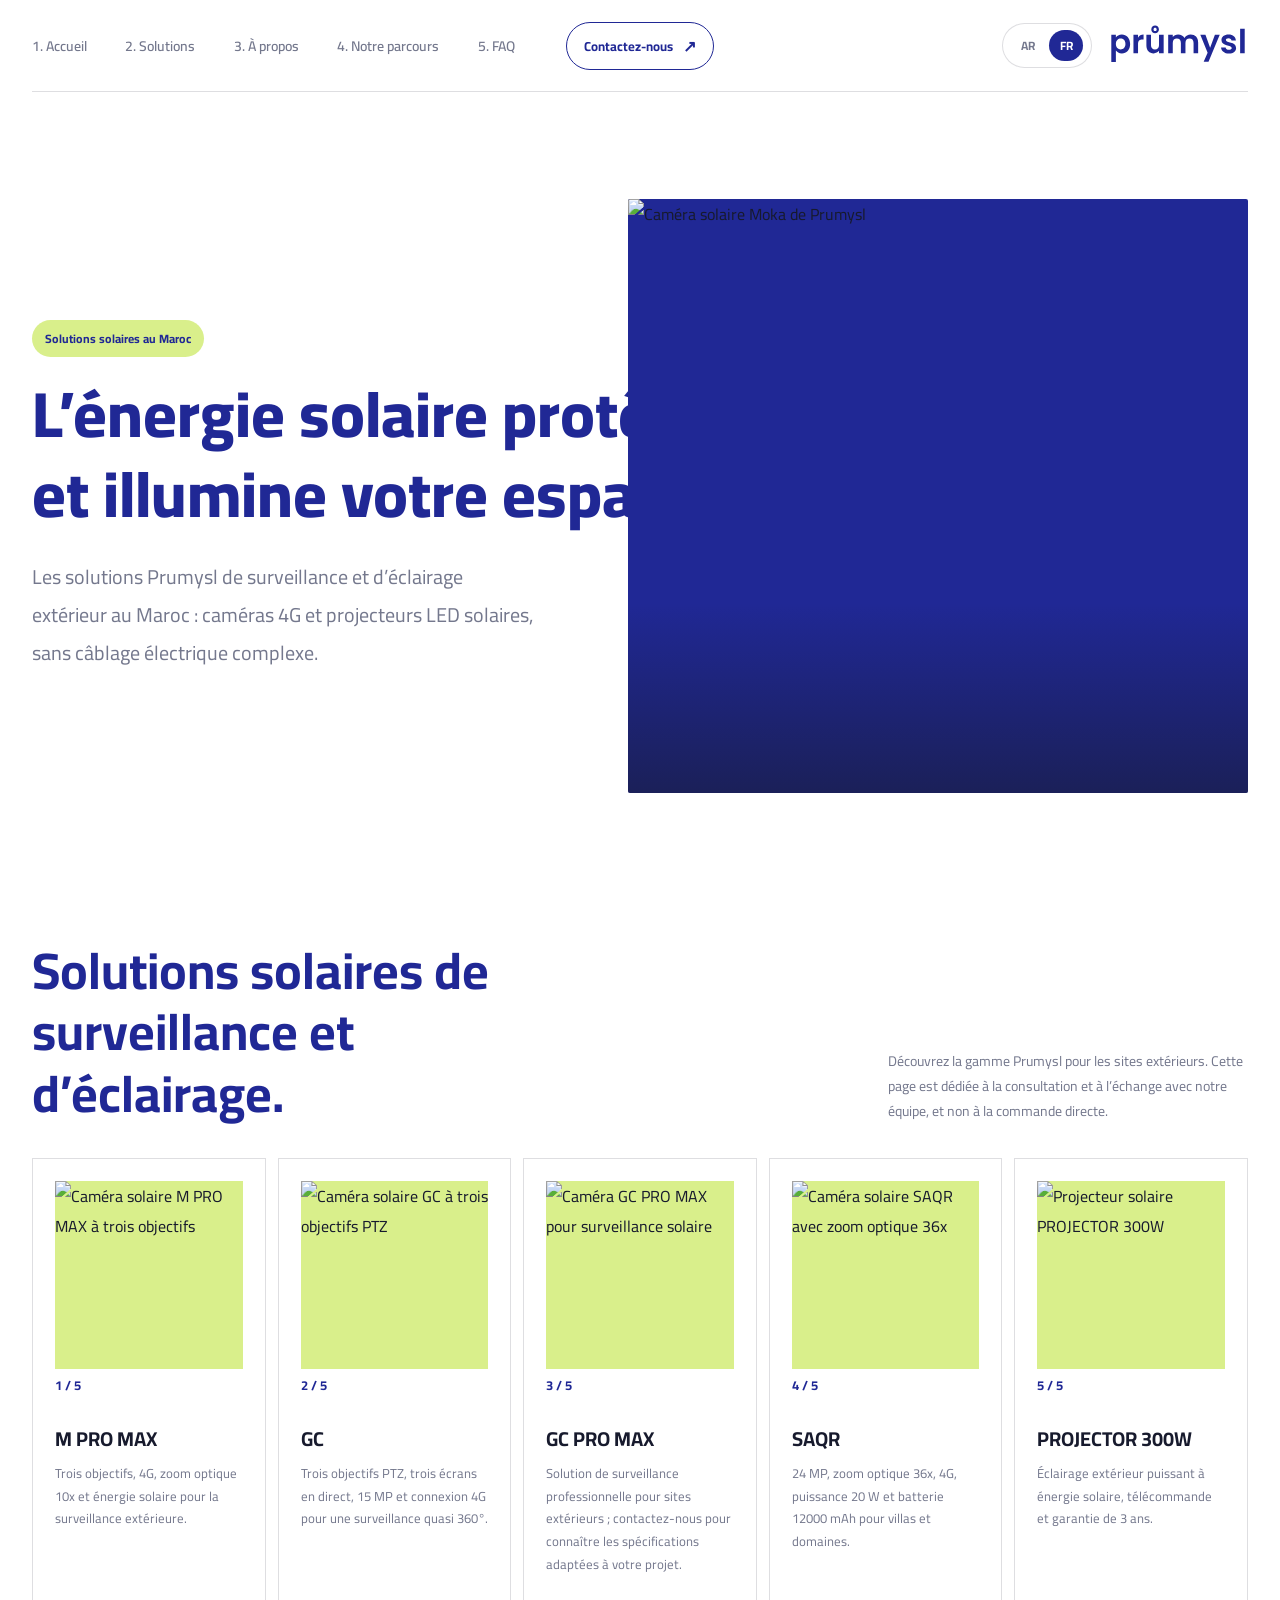
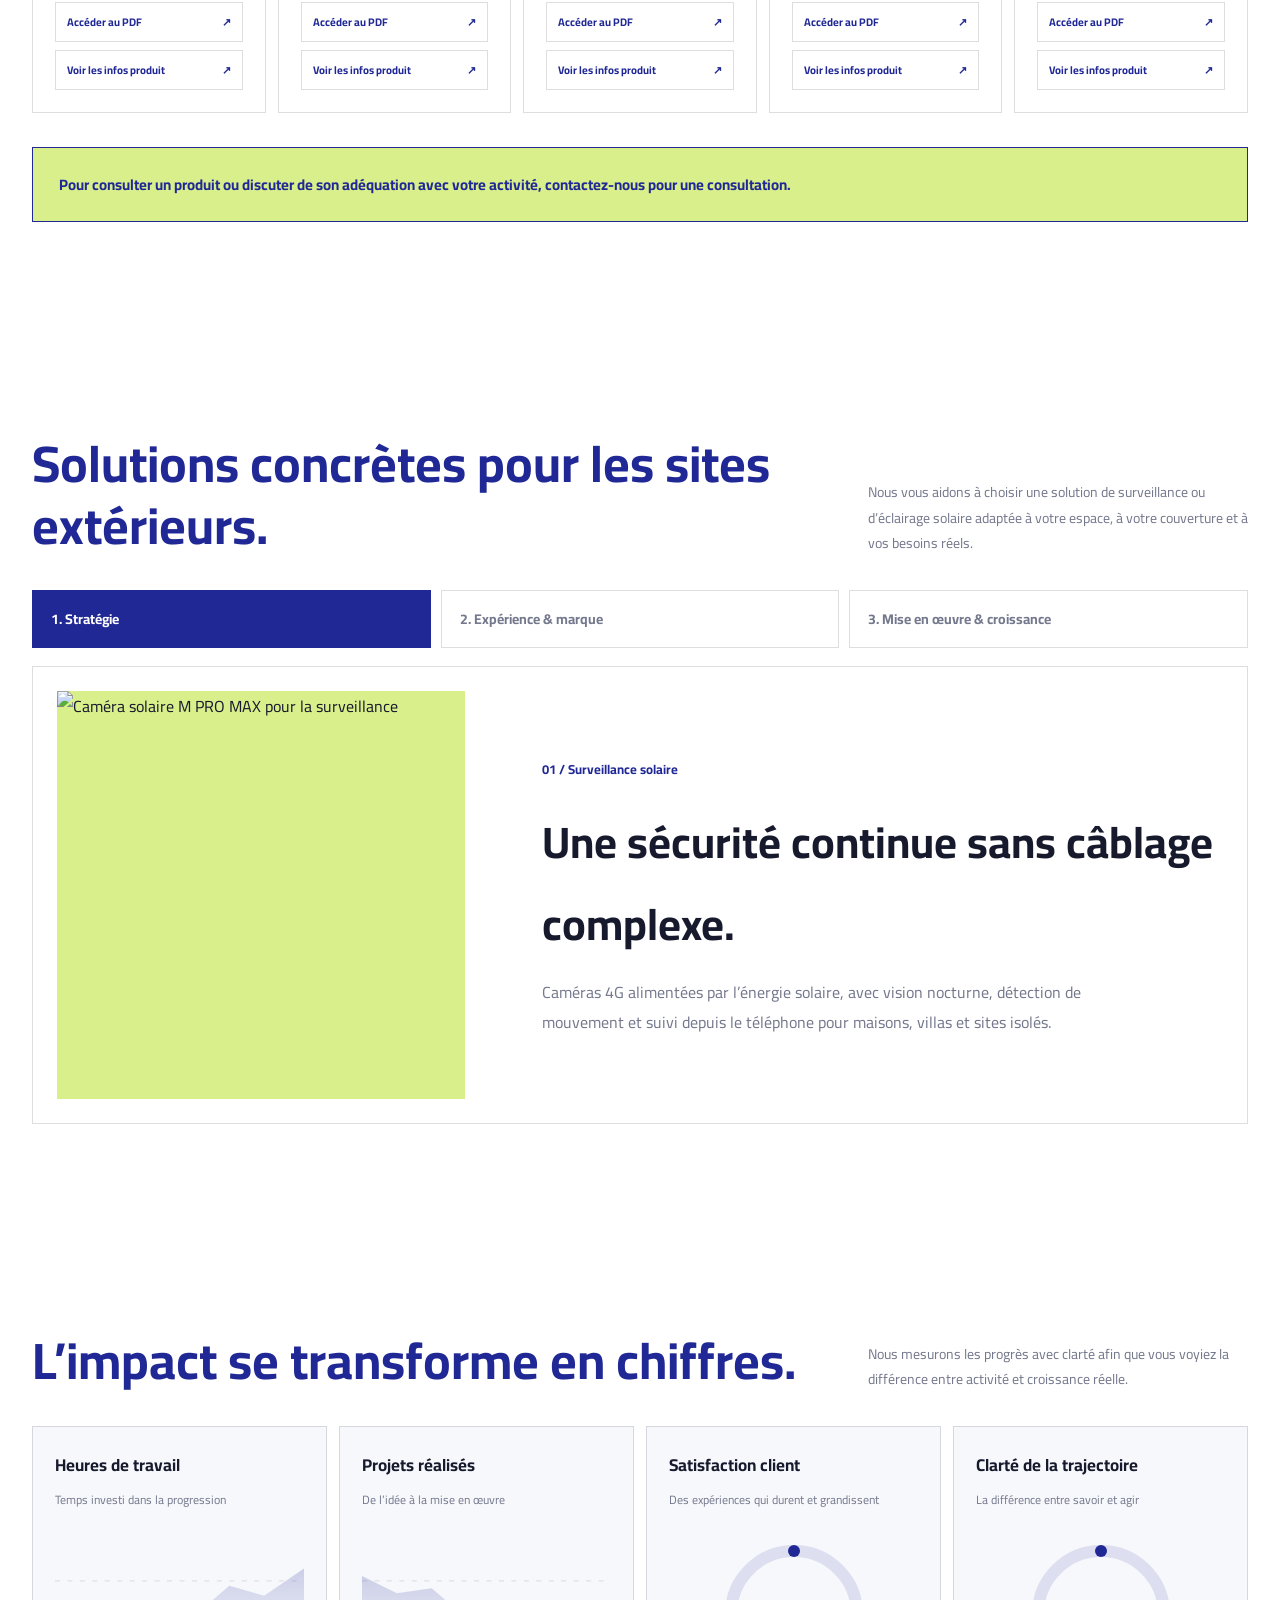
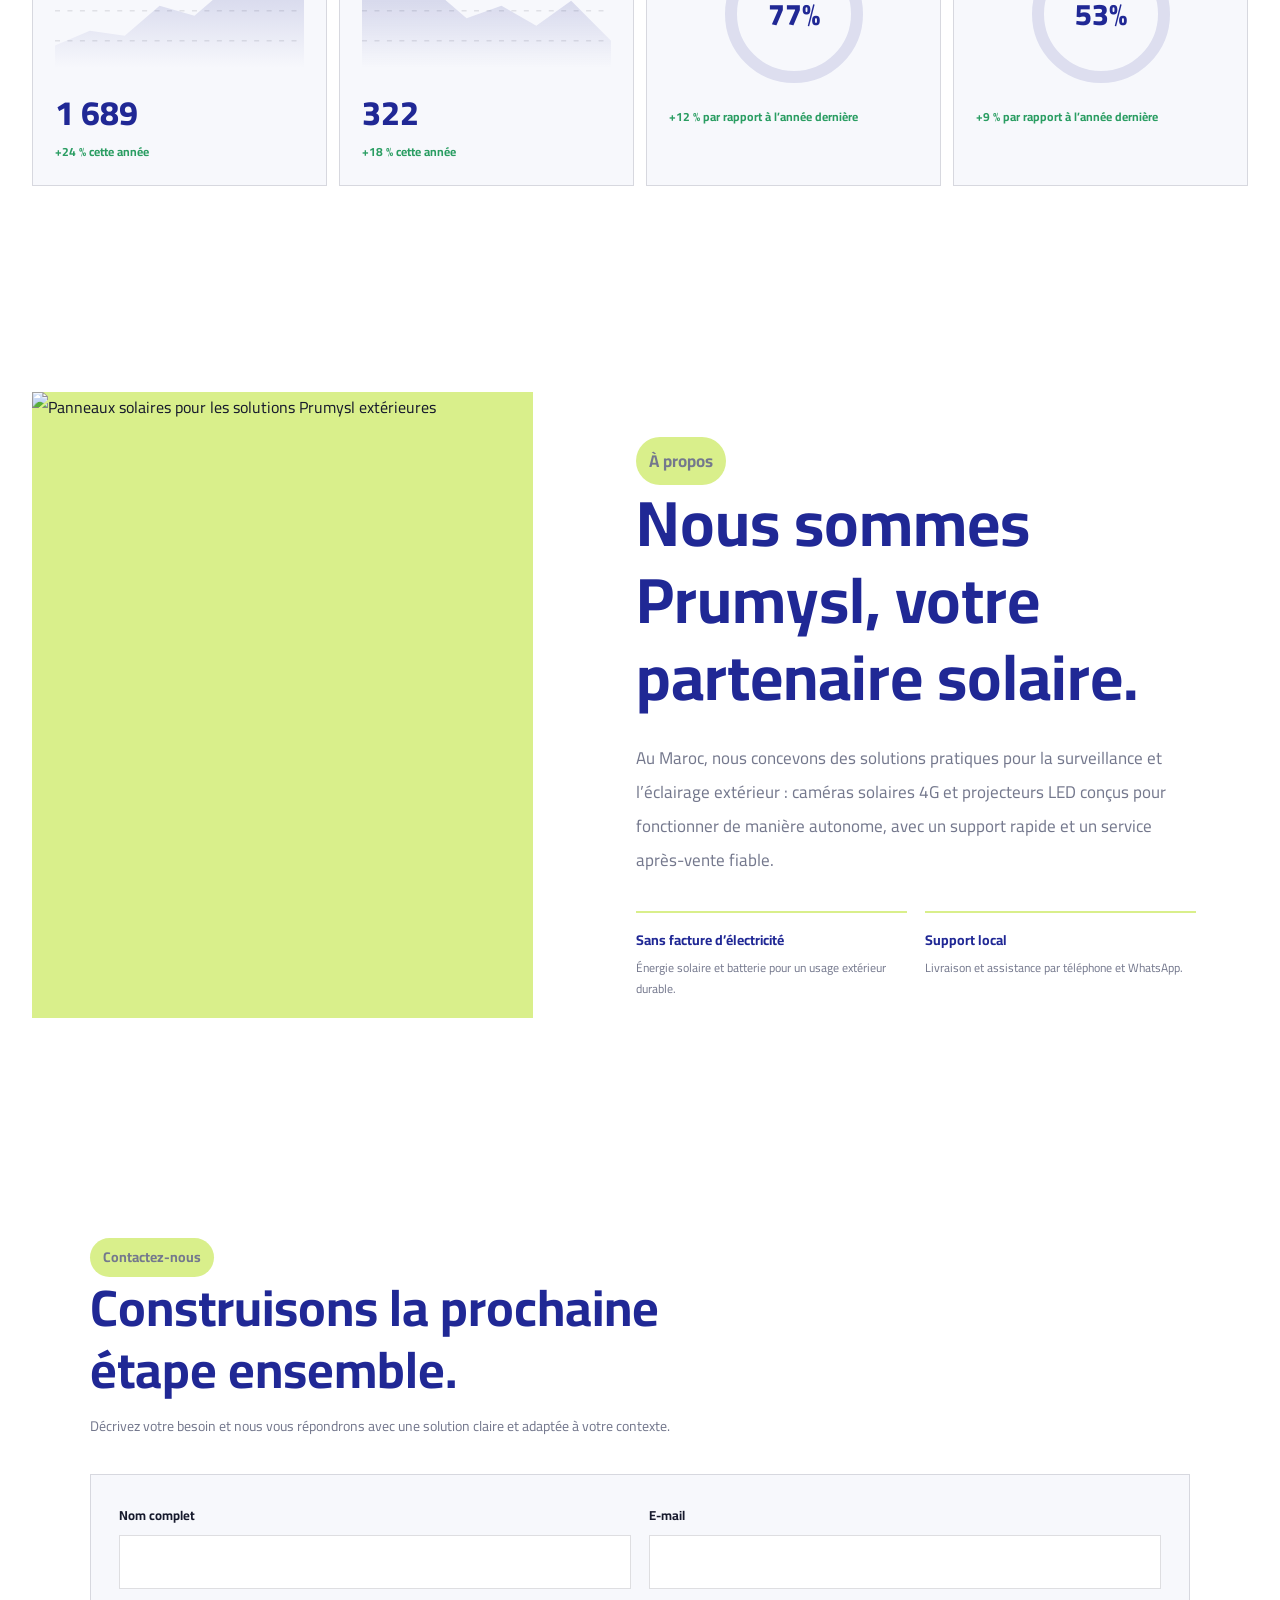
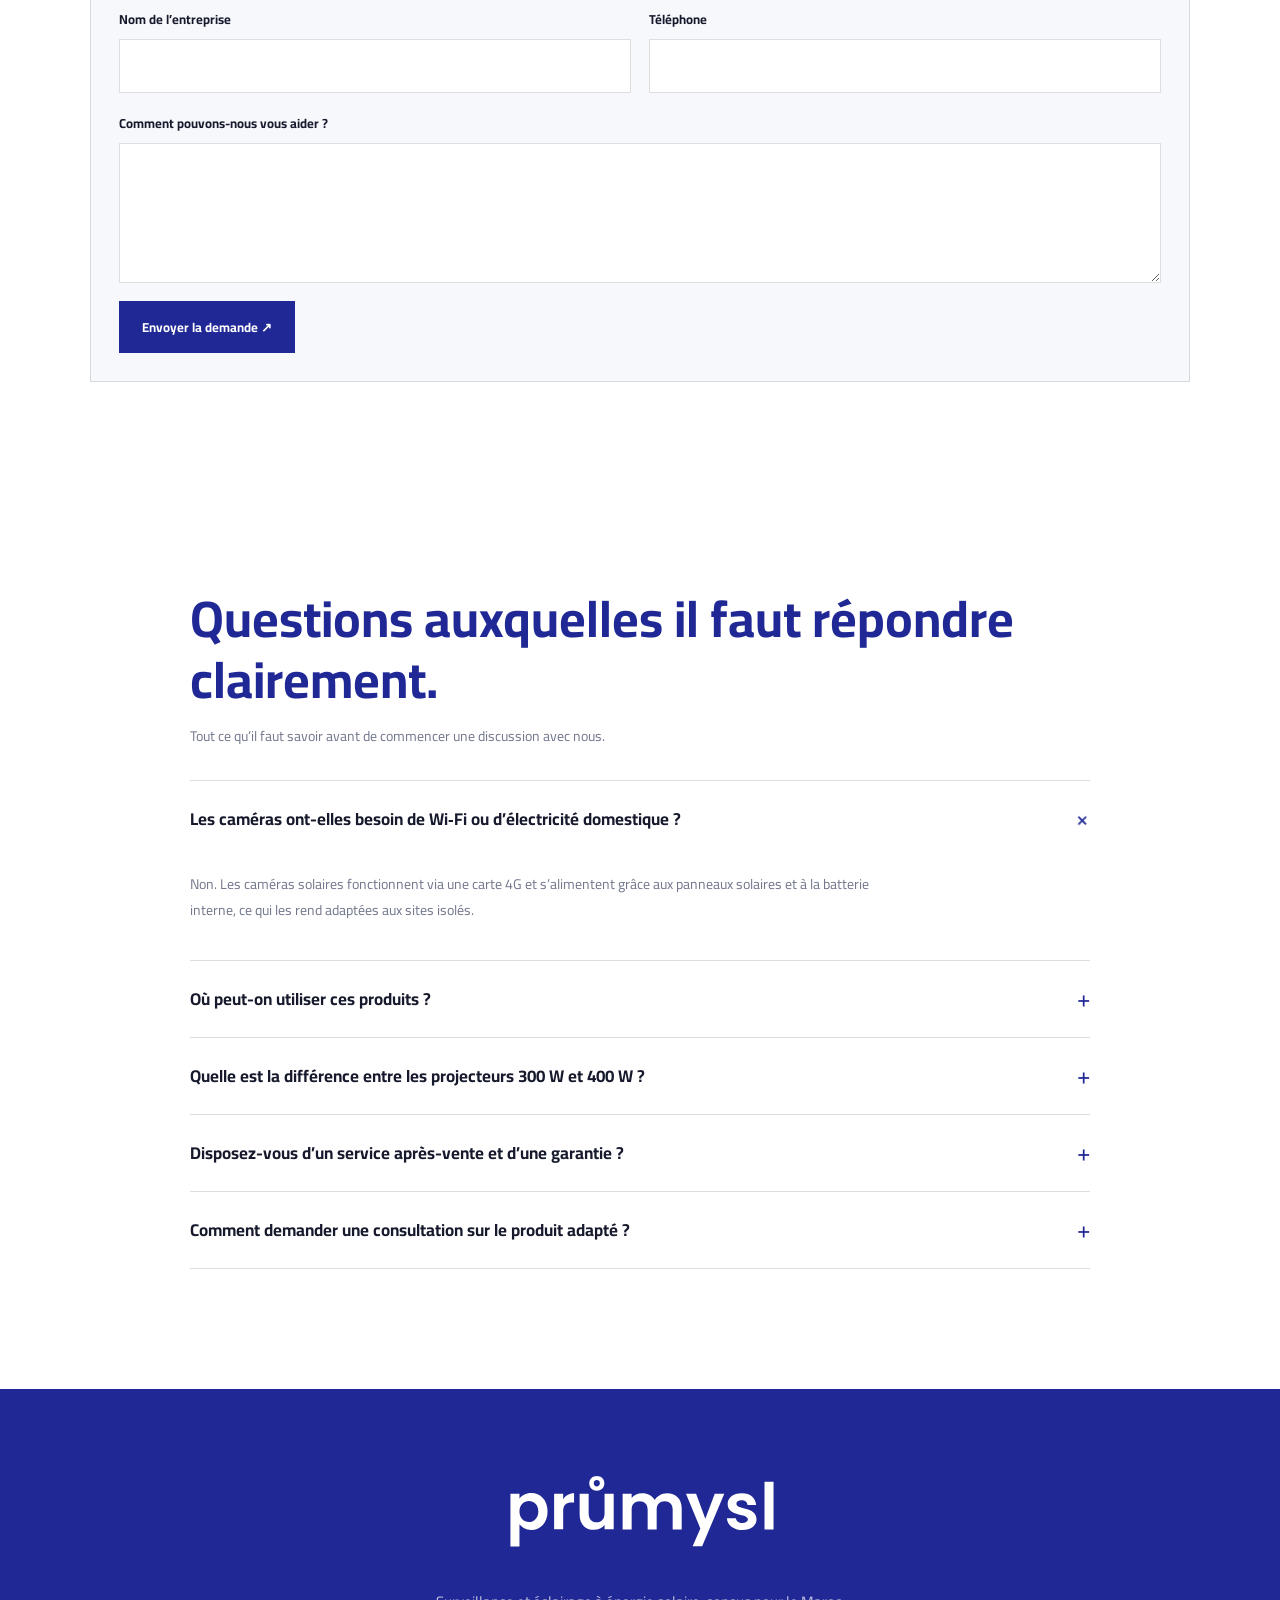
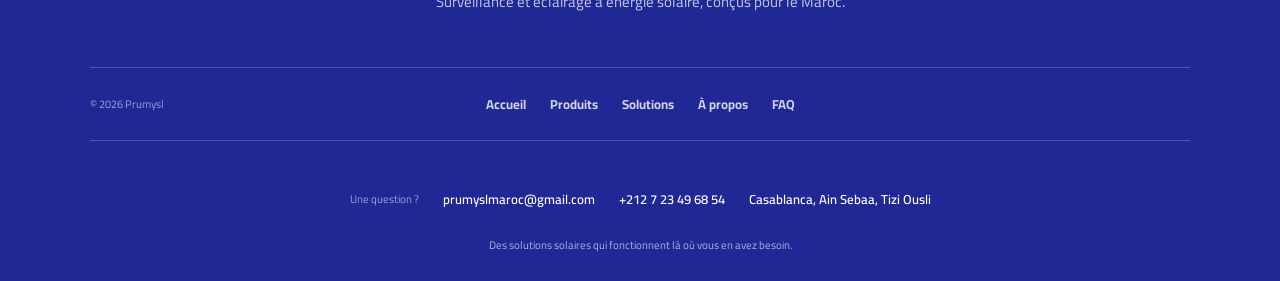
==== index-fr.html @ 69731e8e "Rework workspace structure and add French landing page" ====
<!doctype html>
<html lang="fr" dir="ltr">
<head>
  <meta charset="UTF-8">
  <meta name="viewport" content="width=device-width, initial-scale=1.0">
  <title>Prumysl | Solutions de surveillance et d'éclairage solaire</title>
  <link rel="preconnect" href="https://fonts.googleapis.com">
  <link rel="preconnect" href="https://fonts.gstatic.com" crossorigin>
  <link href="https://fonts.googleapis.com/css2?family=Cairo:wght@400;500;600;700;800&display=swap" rel="stylesheet">
  <style>
    :root {
      --ink: #171a2d;
      --muted: #74788d;
      --blue: #202895;
      --paper: #ffffff;
      --line: rgba(23, 26, 45, 0.14);
      --lime: #d9ef8b;
    }

    * { box-sizing: border-box; }

    html {
      scroll-behavior: smooth;
      overflow-x: hidden;
    }

    body {
      margin: 0;
      min-width: 320px;
      overflow-x: hidden;
      background: var(--paper);
      color: var(--ink);
      font-family: "Cairo", sans-serif;
      -webkit-font-smoothing: antialiased;
    }

    img,
    svg { max-width: 100%; }

    a { color: inherit; text-decoration: none; }

    .site-header {
      width: min(100% - 64px, 1380px);
      min-height: 92px;
      margin: 0 auto;
      display: grid;
      grid-template-columns: 1fr auto 1fr;
      align-items: center;
      gap: 28px;
      direction: ltr;
      border-bottom: 1px solid var(--line);
    }

    .header-actions {
      justify-self: end;
      display: inline-flex;
      align-items: center;
      gap: 14px;
      direction: ltr;
    }

    .lang-switch {
      display: inline-flex;
      align-items: center;
      gap: 4px;
      padding: 6px 8px;
      border: 1px solid var(--line);
      border-radius: 999px;
      background: #fff;
      font-size: 12px;
      font-weight: 700;
      color: var(--muted);
    }

    .lang-switch a {
      display: inline-flex;
      align-items: center;
      justify-content: center;
      min-width: 34px;
      min-height: 28px;
      padding: 4px 7px;
      border-radius: 999px;
      color: var(--muted);
      transition: background 180ms ease, color 180ms ease;
    }

    .lang-switch a.is-active {
      background: var(--blue);
      color: #fff;
    }

    .brand {
      display: inline-flex;
      align-items: center;
    }

    .brand img {
      display: block;
      width: 142px;
      height: auto;
    }

    .main-nav {
      justify-self: start;
      display: flex;
      align-items: center;
      gap: clamp(20px, 3vw, 48px);
      direction: ltr;
      color: var(--muted);
      font-size: 14px;
      font-weight: 600;
    }

    .main-nav a {
      position: relative;
      padding: 8px 0;
      transition: color 180ms ease;
    }

    .main-nav a::after {
      content: "";
      position: absolute;
      right: 0;
      bottom: 0;
      width: 0;
      height: 2px;
      background: var(--blue);
      transition: width 180ms ease;
    }

    .main-nav a:hover,
    .main-nav a:focus-visible { color: var(--blue); }

    .main-nav a:hover::after,
    .main-nav a:focus-visible::after { width: 100%; }

    .header-cta {
      justify-self: center;
      display: inline-flex;
      align-items: center;
      gap: 10px;
      padding: 11px 17px;
      border: 1px solid var(--blue);
      border-radius: 999px;
      color: var(--blue);
      direction: ltr;
      font-size: 13px;
      font-weight: 700;
      transition: background 180ms ease, color 180ms ease, transform 180ms ease;
    }

    .header-cta span {
      font-size: 16px;
      line-height: 1;
    }

    .header-cta:hover,
    .header-cta:focus-visible {
      background: var(--blue);
      color: #fff;
      transform: translateY(-2px);
    }

    .hero {
      width: min(100% - 64px, 1380px);
      min-height: calc(100vh - 92px);
      margin: 0 auto;
      display: grid;
      grid-template-columns: minmax(0, 0.9fr) minmax(420px, 1.1fr);
      align-items: center;
      gap: clamp(40px, 7vw, 110px);
      padding: 64px 0;
      direction: ltr;
    }

    .hero-copy {
      direction: ltr;
    }

    .eyebrow {
      width: fit-content;
      margin: 0 0 22px;
      padding: 7px 13px;
      border-radius: 999px;
      background: var(--lime);
      color: var(--blue);
      font-size: 12px;
      font-weight: 700;
    }

    h1 {
      max-width: 650px;
      margin: 0;
      color: var(--blue);
      font-size: clamp(30px, 5vw, 68px);
      font-weight: 800;
      line-height: 1.12;
    }

    .title-line {
      display: block;
      white-space: nowrap;
      opacity: 0;
      transform: translateY(90px) rotateX(-75deg);
      transform-origin: 50% 50% -120px;
    }

    .title-line + .title-line {
      margin-top: 8px;
    }

    .hero-title.is-visible .title-line {
      animation: reveal-title-line 900ms cubic-bezier(0.22, 1, 0.36, 1) forwards;
    }

    .hero-title.is-visible .title-line:nth-child(2) {
      animation-delay: 180ms;
    }

    @keyframes reveal-title-line {
      to {
        opacity: 1;
        transform: translateY(0) rotateX(0);
      }
    }

    .hero-copy > p:last-child {
      max-width: 520px;
      margin: 28px 0 0;
      color: var(--muted);
      font-size: clamp(16px, 2vw, 20px);
      line-height: 1.9;
    }

    .hero-visual {
      position: relative;
      min-height: min(66vh, 640px);
      overflow: hidden;
      border-radius: 2px;
      background: var(--blue);
    }

    .hero-visual::after {
      content: "";
      position: absolute;
      inset: auto 0 0;
      height: 32%;
      background: linear-gradient(transparent, rgba(23, 26, 45, 0.58));
    }

    .hero-visual img {
      display: block;
      width: 100%;
      height: 100%;
      min-height: min(66vh, 640px);
      object-fit: cover;
      object-position: center;
    }

    .products {
      width: min(100% - 64px, 1380px);
      margin: 0 auto;
      padding: 40px 0 110px;
      direction: ltr;
    }

    .section-heading {
      display: flex;
      align-items: end;
      justify-content: space-between;
      gap: 32px;
      margin-bottom: 34px;
    }

    .section-heading h2 {
      max-width: 560px;
      margin: 0;
      color: var(--blue);
      font-size: clamp(30px, 4vw, 54px);
      line-height: 1.2;
    }

    .section-heading p {
      max-width: 360px;
      margin: 0;
      color: var(--muted);
      font-size: 14px;
      line-height: 1.8;
    }

    .product-grid {
      display: grid;
      grid-template-columns: repeat(5, minmax(0, 1fr));
      gap: 12px;
    }

    .product-card {
      min-height: 292px;
      display: flex;
      flex-direction: column;
      justify-content: space-between;
      padding: 22px;
      border: 1px solid var(--line);
      background: #fff;
      transition: border-color 180ms ease, transform 180ms ease;
    }

    .product-card:hover {
      border-color: var(--blue);
      transform: translateY(-4px);
    }

    .product-image {
      width: 100%;
      aspect-ratio: 1 / 1;
      overflow: hidden;
      background: var(--lime);
    }

    .product-image img {
      display: block;
      width: 100%;
      height: 100%;
      object-fit: cover;
    }

    .product-number {
      color: var(--blue);
      font-size: 13px;
      font-weight: 700;
    }

    .product-card h3 {
      margin: 26px 0 10px;
      color: var(--ink);
      font-size: 20px;
      line-height: 1.35;
    }

    .product-card p {
      margin: 0;
      color: var(--muted);
      font-size: 13px;
      line-height: 1.75;
    }

    .product-actions {
      display: grid;
      gap: 8px;
      margin-top: 26px;
    }

    .product-actions a {
      display: flex;
      align-items: center;
      justify-content: space-between;
      gap: 8px;
      padding: 9px 11px;
      border: 1px solid var(--line);
      color: var(--blue);
      font-size: 11px;
      font-weight: 700;
      direction: ltr;
      transition: background 180ms ease, color 180ms ease, border-color 180ms ease;
    }

    .product-actions a:hover,
    .product-actions a:focus-visible {
      border-color: var(--blue);
      background: var(--blue);
      color: #fff;
    }

    .consultation-note {
      margin-top: 34px;
      padding: 24px 26px;
      border: 1px solid var(--blue);
      background: var(--lime);
      color: var(--blue);
      font-size: 15px;
      font-weight: 700;
      line-height: 1.7;
    }

    .solutions {
      width: min(100% - 64px, 1380px);
      margin: 0 auto;
      padding: 86px 0 120px;
      direction: ltr;
    }

    .solutions-header {
      display: flex;
      align-items: end;
      justify-content: space-between;
      gap: 32px;
      margin-bottom: 34px;
    }

    .solutions-header h2 {
      margin: 0;
      color: var(--blue);
      font-size: clamp(30px, 4vw, 54px);
      line-height: 1.2;
    }

    .solutions-header p {
      max-width: 380px;
      margin: 0;
      color: var(--muted);
      font-size: 14px;
      line-height: 1.8;
    }

    .solution-grid {
      display: grid;
      grid-template-columns: repeat(3, minmax(0, 1fr));
      gap: 12px;
    }

    .solution-card {
      min-height: 220px;
      padding: 24px;
      border: 1px solid var(--line);
      background: #fff;
    }

    .solution-card span {
      color: var(--blue);
      font-size: 13px;
      font-weight: 700;
    }

    .solution-card h3 {
      margin: 52px 0 12px;
      color: var(--ink);
      font-size: 22px;
    }

    .solution-card p {
      margin: 0;
      color: var(--muted);
      font-size: 14px;
      line-height: 1.8;
    }

    .solution-tabs {
      display: flex;
      gap: 10px;
      margin-bottom: 18px;
    }

    .solution-tab {
      flex: 1;
      padding: 15px 18px;
      border: 1px solid var(--line);
      background: transparent;
      color: var(--muted);
      cursor: pointer;
      font: inherit;
      font-size: 14px;
      font-weight: 700;
      text-align: left;
      transition: background 180ms ease, border-color 180ms ease, color 180ms ease;
    }

    .solution-tab:hover,
    .solution-tab:focus-visible,
    .solution-tab[aria-selected="true"] {
      border-color: var(--blue);
      background: var(--blue);
      color: #fff;
      outline: none;
    }

    .solution-panel {
      display: none;
      grid-template-columns: minmax(280px, 0.75fr) minmax(0, 1.25fr);
      gap: clamp(28px, 6vw, 90px);
      align-items: center;
      padding: 24px;
      border: 1px solid var(--line);
      background: #fff;
    }

    .solution-panel[aria-hidden="false"] {
      display: grid;
    }

    .solution-panel-image {
      width: 100%;
      aspect-ratio: 1 / 1;
      overflow: hidden;
      background: var(--lime);
    }

    .solution-panel-image img {
      display: block;
      width: 100%;
      height: 100%;
      object-fit: cover;
    }

    .solution-panel-copy {
      direction: ltr;
    }

    .solution-panel-copy span {
      color: var(--blue);
      font-size: 13px;
      font-weight: 700;
    }

    .solution-panel-copy h3 {
      margin: 18px 0 12px;
      color: var(--ink);
      font-size: clamp(26px, 4vw, 44px);
    }

    .solution-panel-copy p {
      max-width: 560px;
      margin: 0;
      color: var(--muted);
      font-size: 16px;
      line-height: 1.9;
    }

    .stats-section {
      width: min(100% - 64px, 1380px);
      margin: 0 auto;
      padding: 86px 0 120px;
      direction: ltr;
    }

    .stats-heading {
      display: flex;
      align-items: end;
      justify-content: space-between;
      gap: 32px;
      margin-bottom: 34px;
    }

    .stats-heading h2 {
      margin: 0;
      color: var(--blue);
      font-size: clamp(30px, 4vw, 54px);
      line-height: 1.2;
    }

    .stats-heading p {
      max-width: 380px;
      margin: 0;
      color: var(--muted);
      font-size: 14px;
      line-height: 1.8;
    }

    .stats-grid {
      display: grid;
      grid-template-columns: repeat(4, minmax(0, 1fr));
      gap: 12px;
    }

    .stat-card {
      position: relative;
      min-height: 300px;
      padding: 22px;
      overflow: hidden;
      border: 1px solid var(--line);
      background: #f7f8fc;
    }

    .stat-card h3 {
      margin: 0;
      color: var(--ink);
      font-size: 17px;
    }

    .stat-card-label {
      margin: 7px 0 0;
      color: var(--muted);
      font-size: 12px;
    }

    .line-chart {
      width: 100%;
      height: 150px;
      margin-top: 26px;
      overflow: visible;
    }

    .line-chart .chart-grid {
      fill: none;
      stroke: rgba(23, 26, 45, 0.1);
      stroke-width: 0.6;
      stroke-dasharray: 2 3;
    }

    .line-chart .chart-area {
      fill: url(#stats-area);
      opacity: 0;
    }

    .line-chart .chart-path {
      fill: none;
      stroke: var(--blue);
      stroke-width: 1.7;
      stroke-linecap: round;
      stroke-linejoin: round;
      stroke-dasharray: 1;
      stroke-dashoffset: 1;
    }

    .stats-section.is-visible .chart-area {
      animation: fade-area 900ms 450ms ease forwards;
    }

    .stats-section.is-visible .chart-path {
      animation: draw-chart 1200ms ease forwards;
    }

    @keyframes draw-chart {
      to { stroke-dashoffset: 0; }
    }

    @keyframes fade-area {
      to { opacity: 1; }
    }

    .stat-value {
      margin: 0;
      color: var(--blue);
      font-size: 34px;
      font-weight: 800;
      line-height: 1;
    }

    .stat-change {
      margin: 10px 0 0;
      color: #2a9d62;
      font-size: 12px;
      font-weight: 700;
    }

    .circle-chart {
      position: relative;
      width: 150px;
      margin: 28px auto 16px;
    }

    .circle-chart svg {
      display: block;
      width: 100%;
      transform: rotate(-90deg);
    }

    .circle-chart circle {
      fill: none;
      stroke-width: 8;
    }

    .circle-track { stroke: rgba(32, 40, 149, 0.12); }

    .circle-progress {
      stroke: var(--blue);
      stroke-linecap: round;
      stroke-dasharray: 0 100;
      transition: stroke-dasharray 1200ms ease;
    }

    .stats-section.is-visible .circle-progress {
      stroke-dasharray: var(--progress) 100;
    }

    .circle-value {
      position: absolute;
      inset: 0;
      display: grid;
      place-items: center;
      color: var(--blue);
      font-size: 30px;
      font-weight: 800;
    }

    .about-section {
      width: min(100% - 64px, 1380px);
      margin: 0 auto;
      display: grid;
      grid-template-columns: minmax(360px, 0.9fr) minmax(0, 1.1fr);
      align-items: center;
      gap: clamp(42px, 8vw, 120px);
      padding: 86px 0 120px;
      direction: ltr;
    }

    .about-image {
      width: 100%;
      aspect-ratio: 4 / 5;
      overflow: hidden;
      background: var(--lime);
    }

    .about-image img {
      display: block;
      width: 100%;
      height: 100%;
      object-fit: cover;
      object-position: center;
    }

    .about-copy {
      direction: ltr;
    }

    .about-copy h2 {
      max-width: 620px;
      margin: 0;
      color: var(--blue);
      font-size: clamp(32px, 5vw, 68px);
      line-height: 1.2;
    }

    .about-copy p {
      max-width: 560px;
      margin: 26px 0 0;
      color: var(--muted);
      font-size: 17px;
      line-height: 2;
    }

    .about-points {
      display: grid;
      grid-template-columns: repeat(2, minmax(0, 1fr));
      gap: 18px;
      max-width: 560px;
      margin-top: 34px;
    }

    .about-point {
      padding-top: 14px;
      border-top: 2px solid var(--lime);
    }

    .about-point strong {
      display: block;
      color: var(--blue);
      font-size: 14px;
    }

    .about-point span {
      display: block;
      margin-top: 5px;
      color: var(--muted);
      font-size: 12px;
      line-height: 1.7;
    }

    .contact-section {
      width: min(100% - 64px, 1100px);
      margin: 0 auto;
      padding: 86px 0 120px;
      direction: ltr;
    }

    .contact-heading {
      max-width: 620px;
      margin-bottom: 34px;
    }

    .contact-heading h2 {
      margin: 0;
      color: var(--blue);
      font-size: clamp(30px, 4vw, 54px);
      line-height: 1.2;
    }

    .contact-heading p {
      margin: 14px 0 0;
      color: var(--muted);
      font-size: 14px;
      line-height: 1.8;
    }

    .contact-form {
      display: grid;
      grid-template-columns: repeat(2, minmax(0, 1fr));
      gap: 18px;
      padding: 28px;
      border: 1px solid var(--line);
      background: #f7f8fc;
    }

    .form-field {
      display: grid;
      gap: 8px;
    }

    .form-field-wide {
      grid-column: 1 / -1;
    }

    .form-field label {
      color: var(--ink);
      font-size: 13px;
      font-weight: 700;
    }

    .form-field input,
    .form-field textarea {
      width: 100%;
      border: 1px solid var(--line);
      border-radius: 0;
      background: #fff;
      color: var(--ink);
      font: inherit;
      font-size: 14px;
      padding: 13px 14px;
      direction: ltr;
    }

    .form-field input:focus,
    .form-field textarea:focus {
      border-color: var(--blue);
      outline: 2px solid rgba(32, 40, 149, 0.16);
      outline-offset: 1px;
    }

    .form-field textarea {
      min-height: 140px;
      resize: vertical;
    }

    .contact-submit {
      grid-column: 1 / -1;
      justify-self: start;
      padding: 13px 22px;
      border: 1px solid var(--blue);
      background: var(--blue);
      color: #fff;
      cursor: pointer;
      font: inherit;
      font-size: 13px;
      font-weight: 700;
      transition: background 180ms ease, color 180ms ease;
    }

    .contact-submit:hover,
    .contact-submit:focus-visible {
      background: var(--lime);
      color: var(--blue);
      outline: none;
    }

    .faq-section {
      width: min(100% - 64px, 900px);
      margin: 0 auto;
      padding: 86px 0 120px;
      direction: ltr;
    }

    .faq-heading {
      margin-bottom: 30px;
    }

    .faq-heading h2 {
      margin: 0;
      color: var(--blue);
      font-size: clamp(30px, 4vw, 54px);
      line-height: 1.2;
    }

    .faq-heading p {
      max-width: 500px;
      margin: 14px 0 0;
      color: var(--muted);
      font-size: 14px;
      line-height: 1.8;
    }

    .faq-item {
      border-top: 1px solid var(--line);
    }

    .faq-item:last-child {
      border-bottom: 1px solid var(--line);
    }

    .faq-item summary {
      display: flex;
      align-items: center;
      justify-content: space-between;
      gap: 24px;
      padding: 22px 0;
      color: var(--ink);
      cursor: pointer;
      font-size: 17px;
      font-weight: 700;
      list-style: none;
    }

    .faq-item summary::-webkit-details-marker { display: none; }

    .faq-item summary::after {
      content: "+";
      flex: 0 0 auto;
      color: var(--blue);
      font-size: 24px;
      font-weight: 400;
      line-height: 1;
      transition: transform 180ms ease;
    }

    .faq-item[open] summary::after {
      transform: rotate(45deg);
    }

    .faq-item summary:focus-visible {
      outline: 2px solid var(--blue);
      outline-offset: 4px;
    }

    .faq-answer {
      max-width: 700px;
      padding: 0 0 22px;
      color: var(--muted);
      font-size: 14px;
      line-height: 1.9;
    }

    .site-footer {
      padding: 76px 32px 26px;
      background: var(--blue);
      color: #fff;
      text-align: center;
      direction: ltr;
    }

    .footer-logo {
      display: block;
      width: min(280px, 72vw);
      margin: 0 auto 24px;
      filter: brightness(0) invert(1);
    }

    .footer-tagline {
      max-width: 480px;
      margin: 0 auto 52px;
      color: rgba(255, 255, 255, 0.72);
      font-size: 15px;
      line-height: 1.8;
    }

    .footer-content {
      display: grid;
      grid-template-columns: 1fr auto 1fr;
      align-items: center;
      gap: 32px;
      width: min(100%, 1100px);
      margin: 0 auto 46px;
      padding: 24px 0;
      border-top: 1px solid rgba(255, 255, 255, 0.2);
      border-bottom: 1px solid rgba(255, 255, 255, 0.2);
    }

    .footer-nav {
      display: flex;
      justify-content: center;
      flex-wrap: wrap;
      gap: 12px 24px;
      color: rgba(255, 255, 255, 0.8);
      font-size: 13px;
      font-weight: 700;
    }

    .footer-nav a:hover,
    .footer-nav a:focus-visible { color: var(--lime); }

    .footer-contact {
      display: flex;
      align-items: center;
      justify-content: center;
      flex-wrap: wrap;
      gap: 8px 24px;
      width: min(100%, 1100px);
      margin: 0 auto 24px;
      color: var(--lime);
      font-size: 13px;
      font-weight: 700;
    }

    .footer-contact span {
      display: inline-block;
      margin: 0;
      color: rgba(255, 255, 255, 0.55);
      font-size: 11px;
      font-weight: 400;
    }

    .footer-contact a {
      display: inline-block;
      margin: 0;
      color: #fff;
      font-size: 13px;
      font-weight: 600;
    }

    .footer-contact a:hover,
    .footer-contact a:focus-visible { color: var(--lime); }

    .footer-mark {
      justify-self: start;
      color: rgba(255, 255, 255, 0.55);
      font-size: 11px;
    }

    .footer-bottom {
      color: rgba(255, 255, 255, 0.62);
      font-size: 11px;
    }

    .back-to-top {
      position: fixed;
      right: 24px;
      bottom: 24px;
      z-index: 10;
      width: 44px;
      height: 44px;
      display: grid;
      place-items: center;
      border: 1px solid var(--blue);
      border-radius: 50%;
      background: var(--lime);
      color: var(--blue);
      cursor: pointer;
      opacity: 0;
      pointer-events: none;
      transform: translateY(12px);
      transition: opacity 180ms ease, transform 180ms ease, background 180ms ease;
    }

    .back-to-top.is-visible {
      opacity: 1;
      pointer-events: auto;
      transform: translateY(0);
    }

    .back-to-top:hover,
    .back-to-top:focus-visible {
      background: #fff;
      outline: none;
    }

    .back-to-top svg {
      width: 18px;
      height: 18px;
      fill: none;
      stroke: currentColor;
      stroke-linecap: round;
      stroke-linejoin: round;
      stroke-width: 2;
    }

    @media (max-width: 1200px) {
      .product-grid { grid-template-columns: repeat(3, minmax(0, 1fr)); }
      .stats-grid { grid-template-columns: repeat(2, minmax(0, 1fr)); }
      .hero { gap: 48px; }
    }

    @media (max-width: 960px) and (min-width: 801px) {
      .site-header,
      .hero,
      .products,
      .solutions,
      .stats-section,
      .about-section,
      .contact-section { width: min(100% - 48px, 900px); }

      .product-grid { grid-template-columns: repeat(2, minmax(0, 1fr)); }
      .hero { grid-template-columns: minmax(0, 0.85fr) minmax(320px, 1.15fr); }
      .solution-panel { gap: 36px; }
    }

    @media (max-width: 800px) {
      .footer-content {
        grid-template-columns: 1fr;
        gap: 22px;
      }

      .footer-contact,
      .footer-mark { justify-self: center; }
      .footer-contact a { overflow-wrap: anywhere; }
    }

    @media (max-width: 800px) {
      body { overflow-x: hidden; }

      .site-header,
      .hero { width: min(100% - 36px, 620px); }

      .site-header {
        min-height: 78px;
        grid-template-columns: 1fr auto;
        gap: 18px;
      }

      .brand { grid-column: 2; grid-row: 1; }
      .brand img { width: 116px; }
      .header-cta { grid-column: 1; grid-row: 1; justify-self: start; padding: 9px 13px; }
      .main-nav { grid-column: 1 / -1; grid-row: 2; justify-self: stretch; display: grid; grid-template-columns: repeat(5, minmax(0, 1fr)); gap: 6px; padding: 0 0 18px; font-size: 11px; text-align: center; }
      .main-nav a { min-width: 0; line-height: 1.5; }
      .site-header { padding-top: 12px; }
      .hero {
        min-height: auto;
        grid-template-columns: 1fr;
        gap: 42px;
        padding: 56px 0 72px;
      }
      .hero-copy { order: 1; }
      .hero-visual { order: 2; min-height: 54vw; }
      .hero-visual img { min-height: 54vw; }
      .products { width: min(100% - 36px, 620px); padding: 20px 0 72px; }
      .section-heading { display: block; margin-bottom: 26px; }
      .section-heading p { margin-top: 14px; }
      .product-grid { grid-template-columns: repeat(2, minmax(0, 1fr)); }
      .solutions { width: min(100% - 36px, 620px); padding: 60px 0 80px; }
      .solutions-header { display: block; margin-bottom: 26px; }
      .solutions-header p { margin-top: 14px; }
      .solution-grid { grid-template-columns: 1fr; }
      .solution-tabs { display: grid; grid-template-columns: 1fr; }
      .solution-panel { grid-template-columns: 1fr; padding: 16px; }
      .stats-section { width: min(100% - 36px, 620px); padding: 60px 0 80px; }
      .stats-heading { display: block; margin-bottom: 26px; }
      .stats-heading p { margin-top: 14px; }
      .stats-grid { grid-template-columns: repeat(2, minmax(0, 1fr)); }
      .about-section { width: min(100% - 36px, 620px); grid-template-columns: 1fr; gap: 42px; padding: 60px 0 80px; }
      .about-image { order: 2; }
      .about-copy { order: 1; }
      .contact-section { width: min(100% - 36px, 620px); padding: 60px 0 80px; }
      .contact-form { grid-template-columns: 1fr; padding: 20px; }
      .form-field-wide,
      .contact-submit { grid-column: auto; }
      .faq-section { width: min(100% - 36px, 620px); padding: 60px 0 80px; }
    }

    @media (max-width: 430px) {
      .site-header,
      .hero { width: min(100% - 28px, 620px); }
      .main-nav { gap: 3px; padding-bottom: 14px; font-size: 9px; }
      .main-nav a { padding: 6px 0; }
      .header-cta { padding: 9px 11px; font-size: 10px; }
      .hero { gap: 28px; padding-top: 42px; }
      h1 { font-size: 28px; }
      .hero-copy > p:last-child { margin-top: 20px; font-size: 15px; line-height: 1.8; }
      .eyebrow { margin-bottom: 16px; font-size: 11px; }
      .hero-visual,
      .hero-visual img { min-height: 72vw; }
      .products { width: min(100% - 28px, 620px); }
      .product-grid { grid-template-columns: 1fr; }
      .product-card { padding: 16px; }
      .product-card h3 { margin-top: 18px; font-size: 19px; }
      .product-actions { grid-template-columns: 1fr 1fr; gap: 6px; margin-top: 20px; }
      .product-actions a { min-height: 42px; padding: 8px; font-size: 10px; }
      .solutions { width: min(100% - 28px, 620px); }
      .solution-tab { min-height: 46px; padding: 12px; font-size: 13px; }
      .solution-panel-copy h3 { margin-top: 14px; font-size: 28px; }
      .solution-panel-copy p { font-size: 14px; }
      .stats-section { width: min(100% - 28px, 620px); }
      .stats-grid { grid-template-columns: 1fr; }
      .stat-card { min-height: 280px; }
      .line-chart { height: 130px; }
      .about-section { width: min(100% - 28px, 620px); }
      .about-points { grid-template-columns: 1fr; }
      .contact-section { width: min(100% - 28px, 620px); }
      .contact-form { padding: 16px; gap: 15px; }
      .contact-submit { width: 100%; }
      .faq-section { width: min(100% - 28px, 620px); }
      .faq-item summary { gap: 14px; padding: 18px 0; font-size: 15px; }
      .faq-answer { font-size: 13px; }
      .site-footer { padding: 56px 16px 22px; }
      .footer-logo { width: min(220px, 70vw); }
      .footer-tagline { margin-bottom: 36px; font-size: 13px; }
      .footer-content { gap: 18px; margin-bottom: 28px; padding: 20px 0; }
      .footer-nav { gap: 10px 16px; font-size: 12px; }
      .footer-contact { gap: 6px 14px; font-size: 12px; }
      .footer-contact a { font-size: 12px; }
      .back-to-top { right: 14px; bottom: 14px; width: 40px; height: 40px; }
    }
  </style>
</head>
<body>
  <header class="site-header">
    <nav class="main-nav" aria-label="Navigation principale">
      <a href="#home">1. Accueil</a>
      <a href="#solutions">2. Solutions</a>
      <a href="#about">3. À propos</a>
      <a href="#insights">4. Notre parcours</a>
      <a href="#faq">5. FAQ</a>
    </nav>

    <a class="header-cta" href="#contact">
      Contactez-nous
      <span aria-hidden="true">↗</span>
    </a>

    <div class="header-actions">
      <div class="lang-switch" aria-label="Sélection de langue">
        <a href="index.html">AR</a>
        <a class="is-active" href="index-fr.html" aria-current="page">FR</a>
      </div>

      <a class="brand" href="#home" aria-label="Prumysl - Accueil">
        <img src="logo.svg" alt="Prumysl">
      </a>
    </div>
  </header>

  <main id="home" class="hero">
    <div class="hero-copy">
      <p class="eyebrow">Solutions solaires au Maroc</p>
      <h1 class="hero-title">
        <span class="title-line">L’énergie solaire protège</span>
        <span class="title-line">et illumine votre espace.</span>
      </h1>
      <p>Les solutions Prumysl de surveillance et d’éclairage extérieur au Maroc : caméras 4G et projecteurs LED solaires, sans câblage électrique complexe.</p>
    </div>

    <div class="hero-visual">
      <img src="https://prumysl.cc/MMPM300/images/Home-Moka.jpeg" alt="Caméra solaire Moka de Prumysl">
    </div>
  </main>

  <section id="products" class="products" aria-labelledby="products-title">
    <div class="section-heading">
      <h2 id="products-title">Solutions solaires de surveillance et d’éclairage.</h2>
      <p>Découvrez la gamme Prumysl pour les sites extérieurs. Cette page est dédiée à la consultation et à l’échange avec notre équipe, et non à la commande directe.</p>
    </div>

    <div class="product-grid">
      <article class="product-card">
        <div>
          <div class="product-image">
            <img src="https://prumysl.cc/moka-pro-max/images/F-1.jpg" alt="Caméra solaire M PRO MAX à trois objectifs">
          </div>
          <span class="product-number">1 / 5</span>
          <h3>M PRO MAX</h3>
          <p>Trois objectifs, 4G, zoom optique 10x et énergie solaire pour la surveillance extérieure.</p>
        </div>
        <div class="product-actions">
          <a href="#contact">Accéder au PDF <span aria-hidden="true">↗</span></a>
          <a href="#contact">Voir les infos produit <span aria-hidden="true">↗</span></a>
        </div>
      </article>

      <article class="product-card">
        <div>
          <div class="product-image">
            <img src="https://prumysl.cc/guard-corps/images/lenses.jpeg" alt="Caméra solaire GC à trois objectifs PTZ">
          </div>
          <span class="product-number">2 / 5</span>
          <h3>GC</h3>
          <p>Trois objectifs PTZ, trois écrans en direct, 15 MP et connexion 4G pour une surveillance quasi 360°.</p>
        </div>
        <div class="product-actions">
          <a href="#contact">Accéder au PDF <span aria-hidden="true">↗</span></a>
          <a href="#contact">Voir les infos produit <span aria-hidden="true">↗</span></a>
        </div>
      </article>

      <article class="product-card">
        <div>
          <div class="product-image">
            <img src="https://prumysl.cc/guard-corps/images/F-2.gif" alt="Caméra GC PRO MAX pour surveillance solaire">
          </div>
          <span class="product-number">3 / 5</span>
          <h3>GC PRO MAX</h3>
          <p>Solution de surveillance professionnelle pour sites extérieurs ; contactez-nous pour connaître les spécifications adaptées à votre projet.</p>
        </div>
        <div class="product-actions">
          <a href="#contact">Accéder au PDF <span aria-hidden="true">↗</span></a>
          <a href="#contact">Voir les infos produit <span aria-hidden="true">↗</span></a>
        </div>
      </article>

      <article class="product-card">
        <div>
          <div class="product-image">
            <img src="https://prumysl.cc/saqr/images/hero.jpg" alt="Caméra solaire SAQR avec zoom optique 36x">
          </div>
          <span class="product-number">4 / 5</span>
          <h3>SAQR</h3>
          <p>24 MP, zoom optique 36x, 4G, puissance 20 W et batterie 12000 mAh pour villas et domaines.</p>
        </div>
        <div class="product-actions">
          <a href="#contact">Accéder au PDF <span aria-hidden="true">↗</span></a>
          <a href="#contact">Voir les infos produit <span aria-hidden="true">↗</span></a>
        </div>
      </article>

      <article class="product-card">
        <div>
          <div class="product-image">
            <img src="https://prumysl.cc/projectors/images/300W.webp" alt="Projecteur solaire PROJECTOR 300W">
          </div>
          <span class="product-number">5 / 5</span>
          <h3>PROJECTOR 300W</h3>
          <p>Éclairage extérieur puissant à énergie solaire, télécommande et garantie de 3 ans.</p>
        </div>
        <div class="product-actions">
          <a href="#contact">Accéder au PDF <span aria-hidden="true">↗</span></a>
          <a href="#contact">Voir les infos produit <span aria-hidden="true">↗</span></a>
        </div>
      </article>
    </div>

    <p id="consultation-note" class="consultation-note">Pour consulter un produit ou discuter de son adéquation avec votre activité, contactez-nous pour une consultation.</p>
  </section>

  <section id="solutions" class="solutions" aria-labelledby="solutions-title">
    <div class="solutions-header">
      <h2 id="solutions-title">Solutions concrètes pour les sites extérieurs.</h2>
      <p>Nous vous aidons à choisir une solution de surveillance ou d’éclairage solaire adaptée à votre espace, à votre couverture et à vos besoins réels.</p>
    </div>

    <div class="solution-tabs" role="tablist" aria-label="Nos solutions">
      <button class="solution-tab" id="tab-strategy" type="button" role="tab" aria-selected="true" aria-controls="panel-strategy">1. Stratégie</button>
      <button class="solution-tab" id="tab-brand" type="button" role="tab" aria-selected="false" aria-controls="panel-brand" tabindex="-1">2. Expérience & marque</button>
      <button class="solution-tab" id="tab-growth" type="button" role="tab" aria-selected="false" aria-controls="panel-growth" tabindex="-1">3. Mise en œuvre & croissance</button>
    </div>

    <div class="solution-panel" id="panel-strategy" role="tabpanel" aria-labelledby="tab-strategy" aria-hidden="false">
      <div class="solution-panel-image">
        <img src="https://prumysl.cc/moka-pro-max/images/F-1.jpg" alt="Caméra solaire M PRO MAX pour la surveillance">
      </div>
      <div class="solution-panel-copy">
        <span>01 / Surveillance solaire</span>
        <h3>Une sécurité continue sans câblage complexe.</h3>
        <p>Caméras 4G alimentées par l’énergie solaire, avec vision nocturne, détection de mouvement et suivi depuis le téléphone pour maisons, villas et sites isolés.</p>
      </div>
    </div>

    <div class="solution-panel" id="panel-brand" role="tabpanel" aria-labelledby="tab-brand" aria-hidden="true">
      <div class="solution-panel-image">
        <img src="https://prumysl.cc/projectors/images/Projector-solar.jpeg" alt="Projecteur solaire Prumysl pour l’éclairage extérieur">
      </div>
      <div class="solution-panel-copy">
        <span>02 / Éclairage extérieur</span>
        <h3>Une lumière puissante issue du soleil.</h3>
        <p>Projecteurs LED de 300 W ou 400 W, dotés d’une batterie interne et d’une télécommande, adaptés aux entrées, jardins, toits et domaines.</p>
      </div>
    </div>

    <div class="solution-panel" id="panel-growth" role="tabpanel" aria-labelledby="tab-growth" aria-hidden="true">
      <div class="solution-panel-image">
        <img src="https://prumysl.cc/saqr/images/zoom.gif" alt="Caméra SAQR solaire avec zoom optique longue portée">
      </div>
      <div class="solution-panel-copy">
        <span>03 / Sites éloignés</span>
        <h3>Des solutions qui fonctionnent là où l’électricité ne va pas.</h3>
        <p>Connexion 4G, énergie solaire et résistance à l’usage extérieur pour couvrir villas, domaines, commerces et entrées sans Wi‑Fi ni câblage durable.</p>
      </div>
    </div>
  </section>

  <section id="insights" class="stats-section" aria-labelledby="stats-title">
    <div class="stats-heading">
      <h2 id="stats-title">L’impact se transforme en chiffres.</h2>
      <p>Nous mesurons les progrès avec clarté afin que vous voyiez la différence entre activité et croissance réelle.</p>
    </div>

    <div class="stats-grid">
      <article class="stat-card">
        <h3>Heures de travail</h3>
        <p class="stat-card-label">Temps investi dans la progression</p>
        <svg class="line-chart" viewBox="0 0 100 45" role="img" aria-label="Courbe croissante des heures de travail">
          <defs>
            <linearGradient id="stats-area" x1="0" y1="0" x2="0" y2="1">
              <stop offset="0" stop-color="#202895" stop-opacity="0.2"></stop>
              <stop offset="1" stop-color="#202895" stop-opacity="0"></stop>
            </linearGradient>
          </defs>
          <path class="chart-grid" d="M0 10H100 M0 22H100 M0 34H100"></path>
          <path class="chart-area" d="M0 36 L14 30 L28 32 L42 20 L56 24 L70 12 L84 16 L100 5 V45 H0 Z"></path>
          <path class="chart-path" pathLength="1" d="M0 36 L14 30 L28 32 L42 20 L56 24 L70 12 L84 16 L100 5"></path>
        </svg>
        <p class="stat-value">1 689</p>
        <p class="stat-change">+24 % cette année</p>
      </article>

      <article class="stat-card">
        <h3>Projets réalisés</h3>
        <p class="stat-card-label">De l’idée à la mise en œuvre</p>
        <svg class="line-chart" viewBox="0 0 100 45" role="img" aria-label="Courbe croissante des projets réalisés">
          <path class="chart-grid" d="M0 10H100 M0 22H100 M0 34H100"></path>
          <path class="chart-area" d="M0 8 L14 15 L28 13 L42 25 L56 20 L70 28 L84 18 L100 34 V45 H0 Z"></path>
          <path class="chart-path" pathLength="1" d="M0 8 L14 15 L28 13 L42 25 L56 20 L70 28 L84 18 L100 34"></path>
        </svg>
        <p class="stat-value">322</p>
        <p class="stat-change">+18 % cette année</p>
      </article>

      <article class="stat-card">
        <h3>Satisfaction client</h3>
        <p class="stat-card-label">Des expériences qui durent et grandissent</p>
        <div class="circle-chart" style="--progress: 77" role="img" aria-label="Taux de satisfaction client 77 %">
          <svg viewBox="0 0 100 100" aria-hidden="true">
            <circle class="circle-track" pathLength="100" cx="50" cy="50" r="42"></circle>
            <circle class="circle-progress" pathLength="100" cx="50" cy="50" r="42"></circle>
          </svg>
          <span class="circle-value">77%</span>
        </div>
        <p class="stat-change">+12 % par rapport à l’année dernière</p>
      </article>

      <article class="stat-card">
        <h3>Clarté de la trajectoire</h3>
        <p class="stat-card-label">La différence entre savoir et agir</p>
        <div class="circle-chart" style="--progress: 53" role="img" aria-label="Taux de clarté de la trajectoire 53 %">
          <svg viewBox="0 0 100 100" aria-hidden="true">
            <circle class="circle-track" pathLength="100" cx="50" cy="50" r="42"></circle>
            <circle class="circle-progress" pathLength="100" cx="50" cy="50" r="42"></circle>
          </svg>
          <span class="circle-value">53%</span>
        </div>
        <p class="stat-change">+9 % par rapport à l’année dernière</p>
      </article>
    </div>
  </section>

  <section id="about" class="about-section" aria-labelledby="about-title">
    <div class="about-image">
      <img src="https://prumysl.cc/MMPM300/images/Solar-Panels.jpg" alt="Panneaux solaires pour les solutions Prumysl extérieures">
    </div>

    <div class="about-copy">
      <p class="eyebrow">À propos</p>
      <h2 id="about-title">Nous sommes Prumysl, votre partenaire solaire.</h2>
      <p>Au Maroc, nous concevons des solutions pratiques pour la surveillance et l’éclairage extérieur : caméras solaires 4G et projecteurs LED conçus pour fonctionner de manière autonome, avec un support rapide et un service après-vente fiable.</p>

      <div class="about-points">
        <div class="about-point">
          <strong>Sans facture d’électricité</strong>
          <span>Énergie solaire et batterie pour un usage extérieur durable.</span>
        </div>
        <div class="about-point">
          <strong>Support local</strong>
          <span>Livraison et assistance par téléphone et WhatsApp.</span>
        </div>
      </div>
    </div>
  </section>

  <section id="contact" class="contact-section" aria-labelledby="contact-title">
    <div class="contact-heading">
      <p class="eyebrow">Contactez-nous</p>
      <h2 id="contact-title">Construisons la prochaine étape ensemble.</h2>
      <p>Décrivez votre besoin et nous vous répondrons avec une solution claire et adaptée à votre contexte.</p>
    </div>

    <form class="contact-form" action="mailto:prumyslmaroc@gmail.com" method="post" enctype="text/plain">
      <div class="form-field">
        <label for="contact-name">Nom complet</label>
        <input id="contact-name" name="Nom" type="text" autocomplete="name" required>
      </div>

      <div class="form-field">
        <label for="contact-email">E-mail</label>
        <input id="contact-email" name="E-mail" type="email" autocomplete="email" required>
      </div>

      <div class="form-field">
        <label for="contact-company">Nom de l’entreprise</label>
        <input id="contact-company" name="Entreprise" type="text" autocomplete="organization">
      </div>

      <div class="form-field">
        <label for="contact-phone">Téléphone</label>
        <input id="contact-phone" name="Téléphone" type="tel" dir="ltr" autocomplete="tel">
      </div>

      <div class="form-field form-field-wide">
        <label for="contact-message">Comment pouvons-nous vous aider ?</label>
        <textarea id="contact-message" name="Message" required></textarea>
      </div>

      <button class="contact-submit" type="submit">Envoyer la demande ↗</button>
    </form>
  </section>

  <section id="faq" class="faq-section" aria-labelledby="faq-title">
    <div class="faq-heading">
      <h2 id="faq-title">Questions auxquelles il faut répondre clairement.</h2>
      <p>Tout ce qu’il faut savoir avant de commencer une discussion avec nous.</p>
    </div>

    <details class="faq-item" open>
      <summary>Les caméras ont-elles besoin de Wi‑Fi ou d’électricité domestique ?</summary>
      <p class="faq-answer">Non. Les caméras solaires fonctionnent via une carte 4G et s’alimentent grâce aux panneaux solaires et à la batterie interne, ce qui les rend adaptées aux sites isolés.</p>
    </details>

    <details class="faq-item">
      <summary>Où peut-on utiliser ces produits ?</summary>
      <p class="faq-answer">Ils conviennent aux villas, entrées, jardins, toits, commerces, domaines et sites où l’électricité ou l’Internet fixe ne sont pas disponibles.</p>
    </details>

    <details class="faq-item">
      <summary>Quelle est la différence entre les projecteurs 300 W et 400 W ?</summary>
      <p class="faq-answer">Les deux fonctionnent à l’énergie solaire avec batterie interne et télécommande. Le 300 W convient aux entrées et surfaces de taille moyenne, tandis que le 400 W est plus adapté aux espaces plus grands.</p>
    </details>

    <details class="faq-item">
      <summary>Disposez-vous d’un service après-vente et d’une garantie ?</summary>
      <p class="faq-answer">Oui, nous assurons un support par téléphone et WhatsApp. La garantie sur les projecteurs solaires peut aller jusqu’à 3 ans selon le produit.</p>
    </details>

    <details class="faq-item">
      <summary>Comment demander une consultation sur le produit adapté ?</summary>
      <p class="faq-answer">Utilisez le formulaire de contact et indiquez le type de site ainsi que vos besoins approximatifs. Notre équipe vous aidera à choisir la bonne solution avant toute commande.</p>
    </details>
  </section>

  <footer class="site-footer">
    <img class="footer-logo" src="logo.svg" alt="Prumysl">
    <p class="footer-tagline">Surveillance et éclairage à énergie solaire, conçus pour le Maroc.</p>
    <div class="footer-content">
      <div class="footer-mark">© 2026 Prumysl</div>
      <nav class="footer-nav" aria-label="Liens du pied de page">
        <a href="#home">Accueil</a>
        <a href="#products">Produits</a>
        <a href="#solutions">Solutions</a>
        <a href="#about">À propos</a>
        <a href="#faq">FAQ</a>
      </nav>
    </div>
    <div class="footer-contact">
      <span>Une question ?</span>
      <a href="mailto:prumyslmaroc@gmail.com">prumyslmaroc@gmail.com</a>
      <a href="tel:+212723496854" dir="ltr">+212 7 23 49 68 54</a>
      <a href="#contact">Casablanca, Ain Sebaa, Tizi Ousli</a>
    </div>
    <div class="footer-bottom">Des solutions solaires qui fonctionnent là où vous en avez besoin.</div>
  </footer>

  <button class="back-to-top" type="button" aria-label="Retour en haut de page" title="Retour en haut de page">
    <svg viewBox="0 0 24 24" aria-hidden="true">
      <path d="M12 19V5M6 11l6-6 6 6"></path>
    </svg>
  </button>

  <script>
    const backToTopButton = document.querySelector('.back-to-top');

    function updateBackToTopVisibility() {
      backToTopButton.classList.toggle('is-visible', window.scrollY > 500);
    }

    window.addEventListener('scroll', updateBackToTopVisibility, { passive: true });
    backToTopButton.addEventListener('click', () => {
      window.scrollTo({ top: 0, behavior: 'smooth' });
    });
    updateBackToTopVisibility();

    const heroTitle = document.querySelector('.hero-title');
    const heroSection = document.querySelector('.hero');

    if ('IntersectionObserver' in window && heroTitle && heroSection) {
      const heroObserver = new IntersectionObserver((entries) => {
        entries.forEach((entry) => {
          heroTitle.classList.toggle('is-visible', entry.isIntersecting);
        });
      }, { threshold: 0.35 });

      heroObserver.observe(heroSection);
    } else if (heroTitle) {
      heroTitle.classList.add('is-visible');
    }

    const solutionTabs = Array.from(document.querySelectorAll('.solution-tab'));

    function activateSolutionTab(selectedTab) {
      solutionTabs.forEach((tab) => {
        const isSelected = tab === selectedTab;
        const panel = document.getElementById(tab.getAttribute('aria-controls'));

        tab.setAttribute('aria-selected', String(isSelected));
        tab.tabIndex = isSelected ? 0 : -1;
        panel.setAttribute('aria-hidden', String(!isSelected));
      });
    }

    solutionTabs.forEach((tab, tabIndex) => {
      tab.addEventListener('click', () => activateSolutionTab(tab));
      tab.addEventListener('keydown', (event) => {
        if (event.key !== 'ArrowRight' && event.key !== 'ArrowLeft') return;

        event.preventDefault();
        const direction = event.key === 'ArrowRight' ? 1 : -1;
        const nextIndex = (tabIndex + direction + solutionTabs.length) % solutionTabs.length;
        solutionTabs[nextIndex].focus();
        activateSolutionTab(solutionTabs[nextIndex]);
      });
    });

    const statsSection = document.querySelector('.stats-section');

    if ('IntersectionObserver' in window && statsSection) {
      const statsObserver = new IntersectionObserver((entries) => {
        entries.forEach((entry) => {
          statsSection.classList.toggle('is-visible', entry.isIntersecting);
        });
      }, { threshold: 0.2 });

      statsObserver.observe(statsSection);
    } else if (statsSection) {
      statsSection.classList.add('is-visible');
    }
  </script>
</body>
</html>
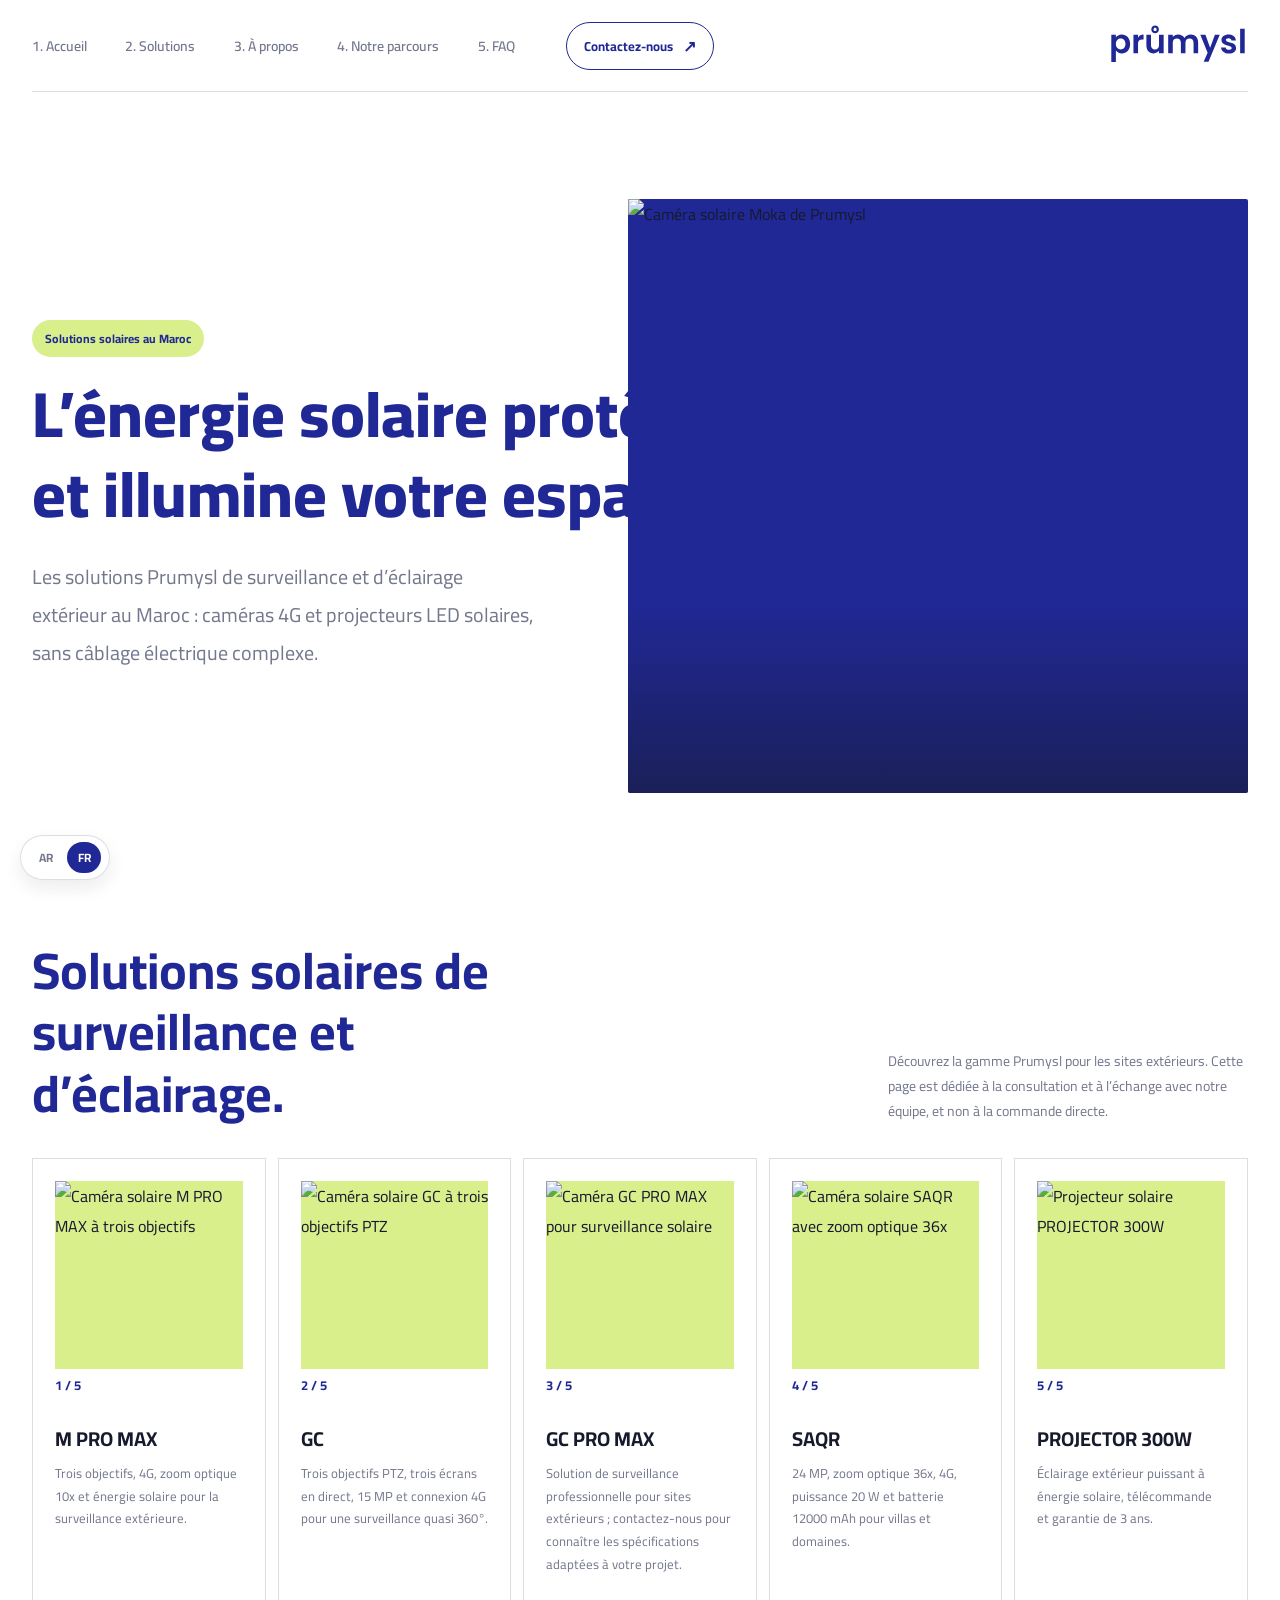
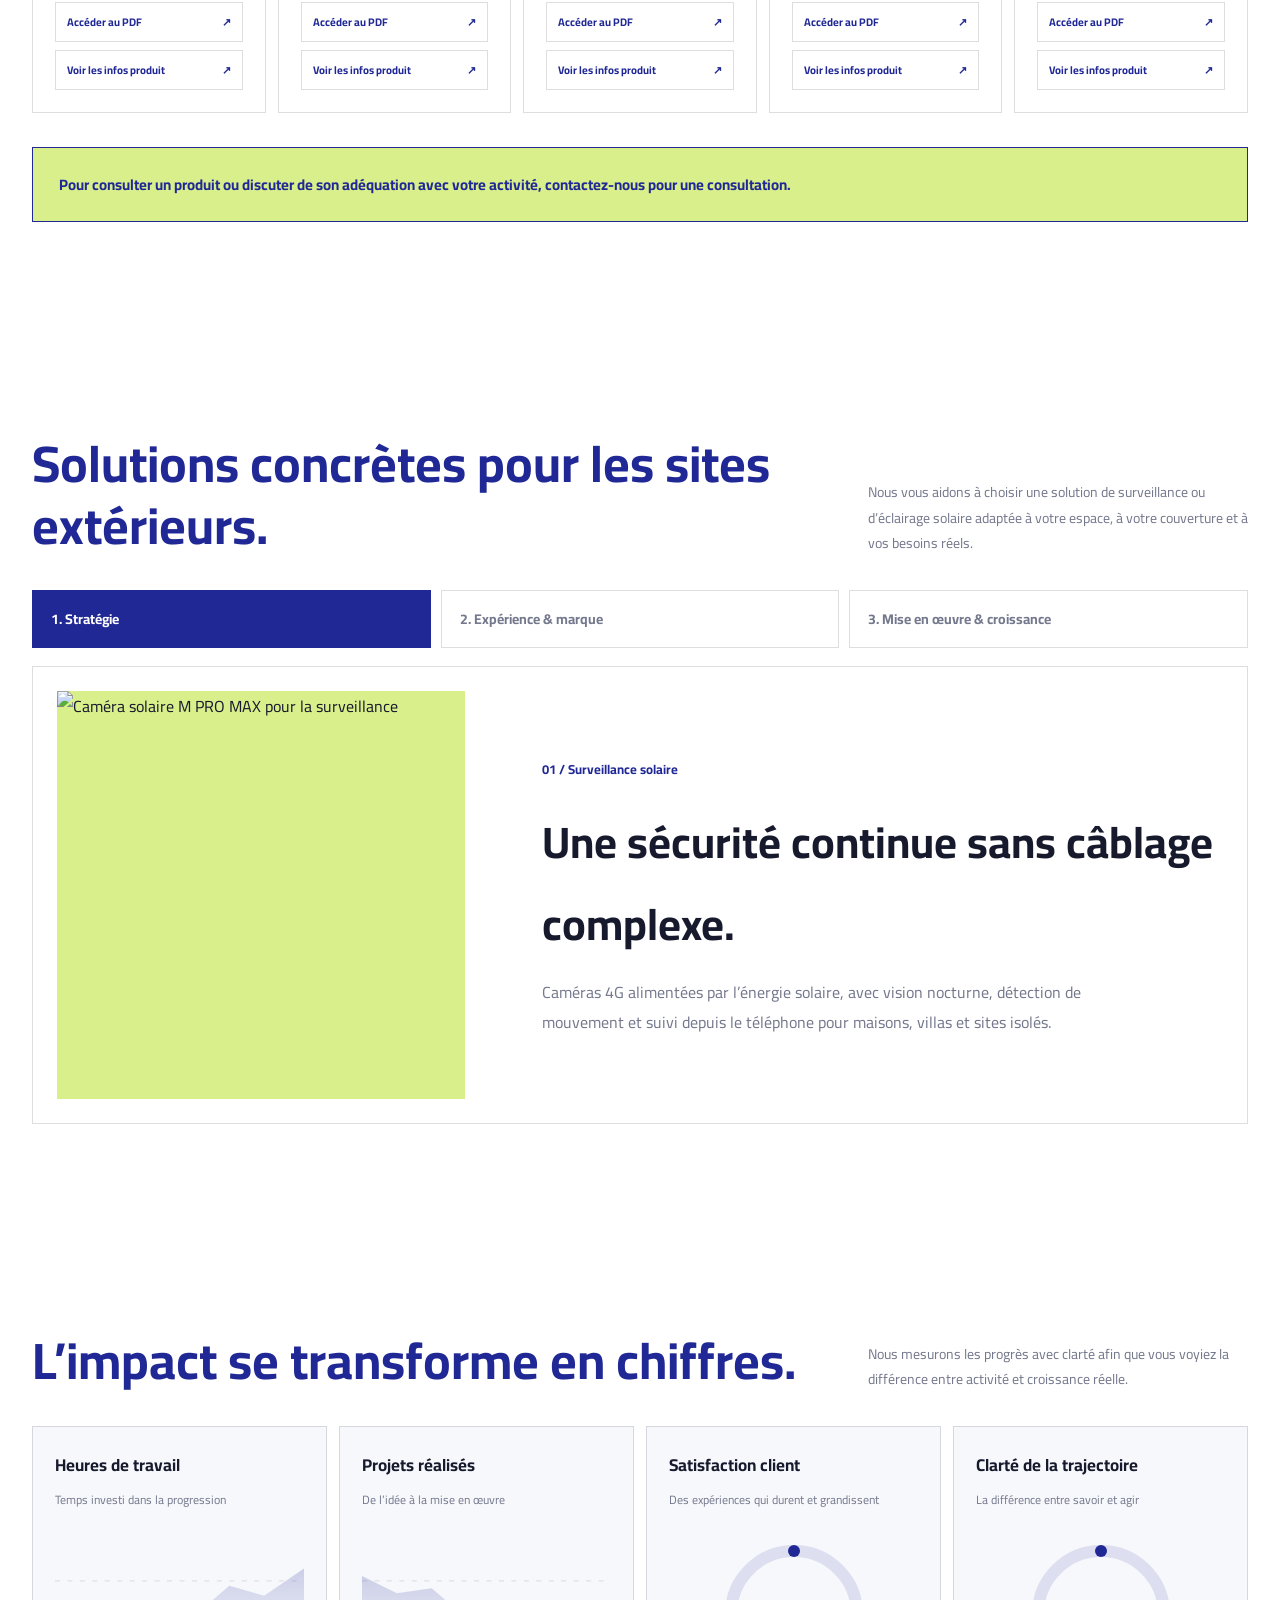
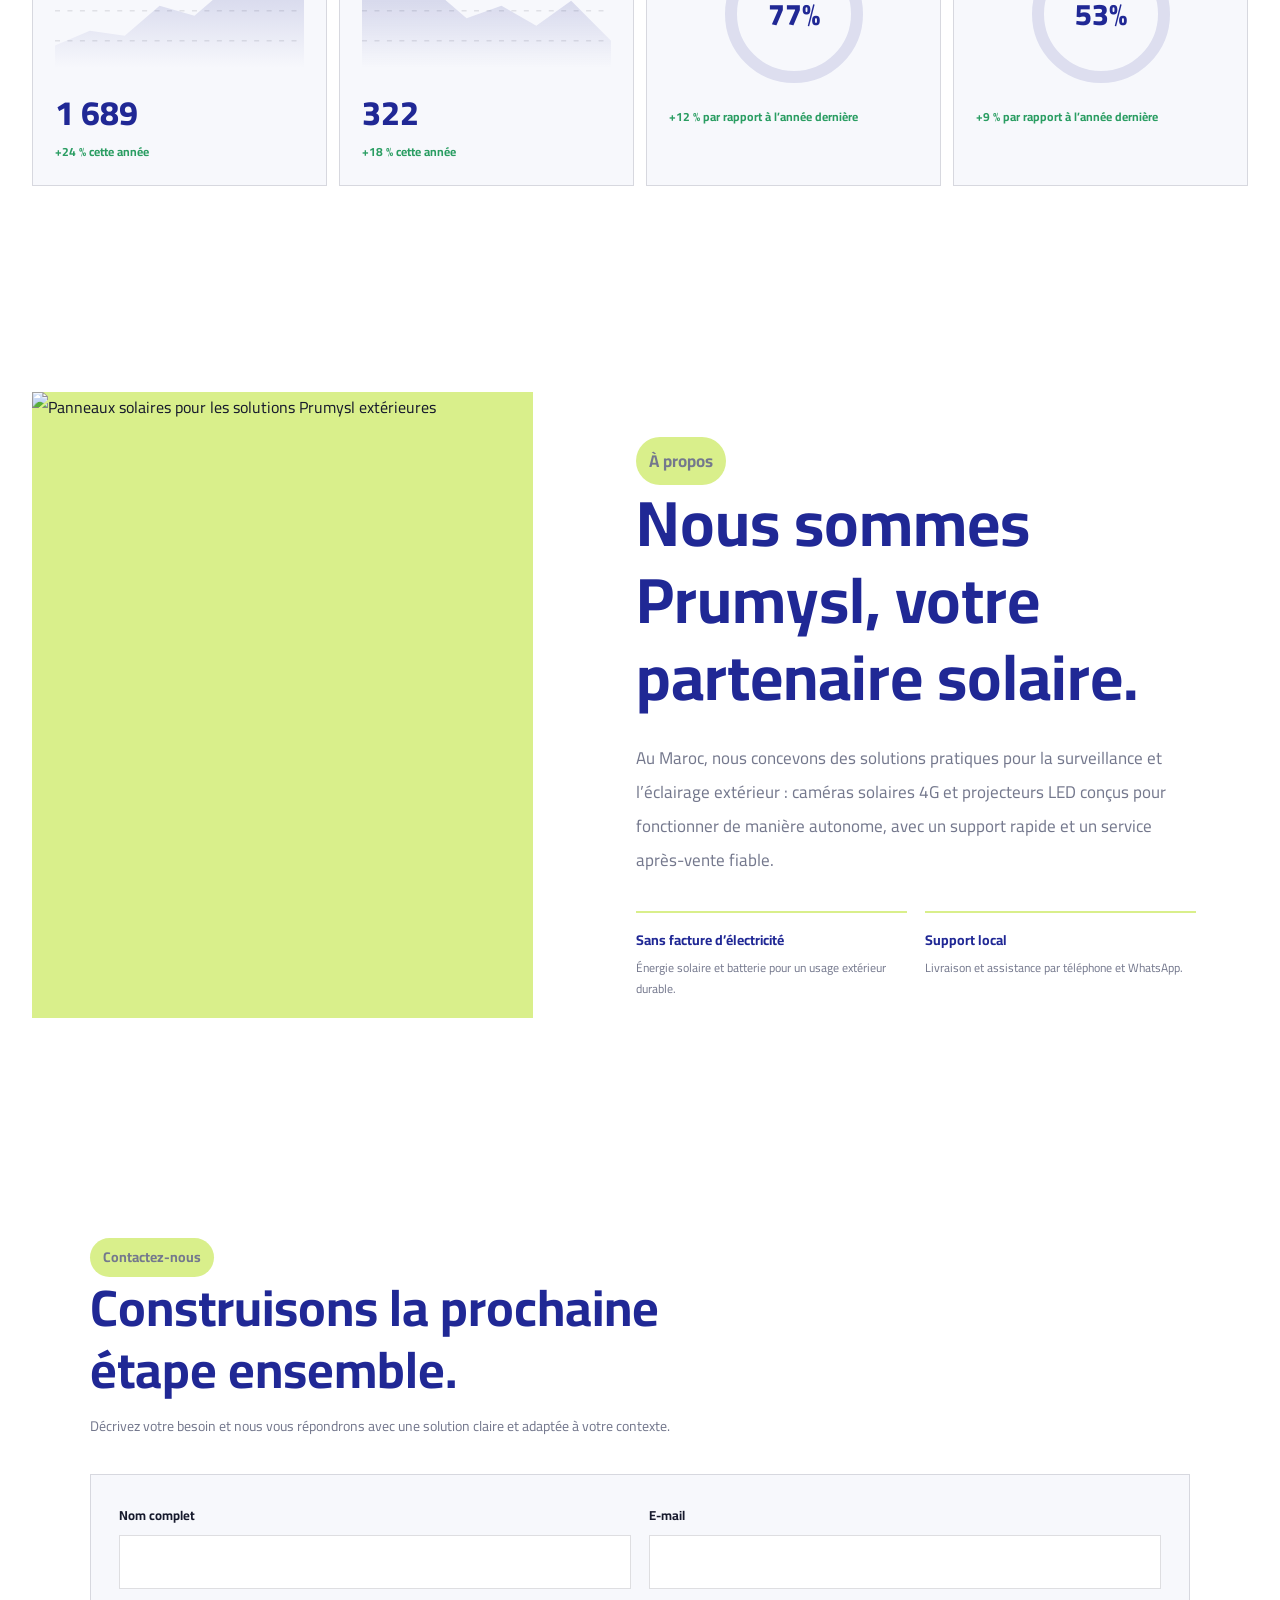
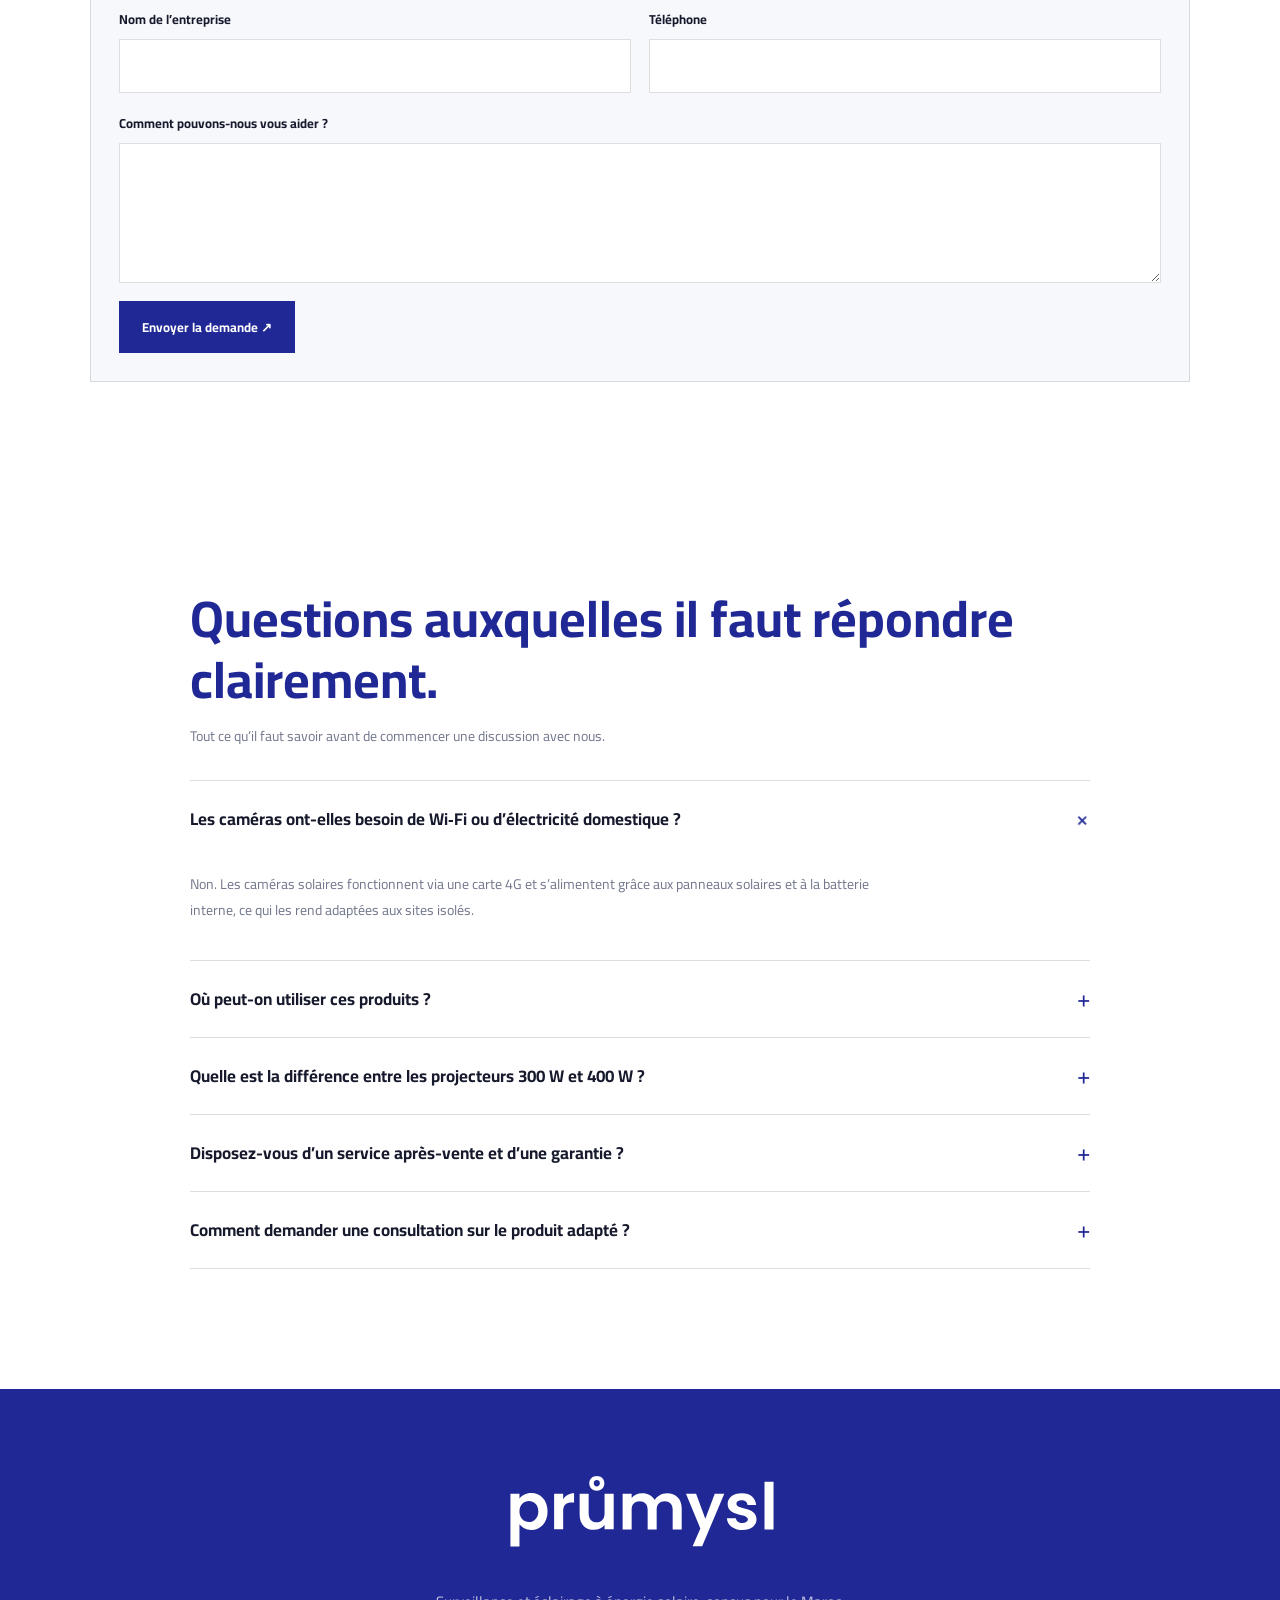
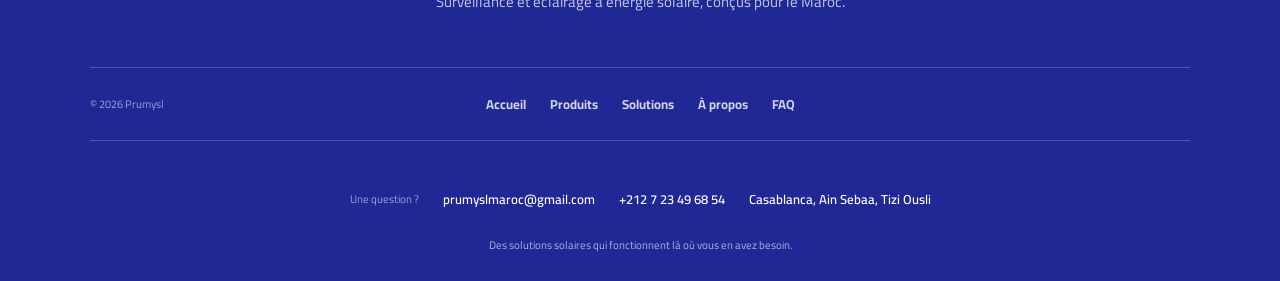
==== commit 2e15b68a: "Move language switch to sticky bottom-left control" ====
--- a/index-fr.html
+++ b/index-fr.html
@@ -59,36 +59,6 @@
       direction: ltr;
     }
 
-    .lang-switch {
-      display: inline-flex;
-      align-items: center;
-      gap: 4px;
-      padding: 6px 8px;
-      border: 1px solid var(--line);
-      border-radius: 999px;
-      background: #fff;
-      font-size: 12px;
-      font-weight: 700;
-      color: var(--muted);
-    }
-
-    .lang-switch a {
-      display: inline-flex;
-      align-items: center;
-      justify-content: center;
-      min-width: 34px;
-      min-height: 28px;
-      padding: 4px 7px;
-      border-radius: 999px;
-      color: var(--muted);
-      transition: background 180ms ease, color 180ms ease;
-    }
-
-    .lang-switch a.is-active {
-      background: var(--blue);
-      color: #fff;
-    }
-
     .brand {
       display: inline-flex;
       align-items: center;
@@ -1016,6 +986,42 @@
     .footer-bottom {
       color: rgba(255, 255, 255, 0.62);
       font-size: 11px;
+    }
+
+    .lang-switch {
+      position: fixed;
+      left: 20px;
+      bottom: 20px;
+      z-index: 30;
+      display: inline-flex;
+      align-items: center;
+      gap: 4px;
+      padding: 6px 8px;
+      border: 1px solid var(--line);
+      border-radius: 999px;
+      background: rgba(255, 255, 255, 0.92);
+      backdrop-filter: blur(8px);
+      box-shadow: 0 8px 18px rgba(23, 26, 45, 0.08);
+      font-size: 12px;
+      font-weight: 700;
+      color: var(--muted);
+    }
+
+    .lang-switch a {
+      display: inline-flex;
+      align-items: center;
+      justify-content: center;
+      min-width: 34px;
+      min-height: 28px;
+      padding: 4px 7px;
+      border-radius: 999px;
+      color: var(--muted);
+      transition: background 180ms ease, color 180ms ease;
+    }
+
+    .lang-switch a.is-active {
+      background: var(--blue);
+      color: #fff;
     }
 
     .back-to-top {
@@ -1203,16 +1209,16 @@
     </a>
 
     <div class="header-actions">
-      <div class="lang-switch" aria-label="Sélection de langue">
-        <a href="index.html">AR</a>
-        <a class="is-active" href="index-fr.html" aria-current="page">FR</a>
-      </div>
-
       <a class="brand" href="#home" aria-label="Prumysl - Accueil">
         <img src="logo.svg" alt="Prumysl">
       </a>
     </div>
   </header>
+
+  <div class="lang-switch" aria-label="Sélection de langue">
+    <a href="index.html">AR</a>
+    <a class="is-active" href="index-fr.html" aria-current="page">FR</a>
+  </div>
 
   <main id="home" class="hero">
     <div class="hero-copy">
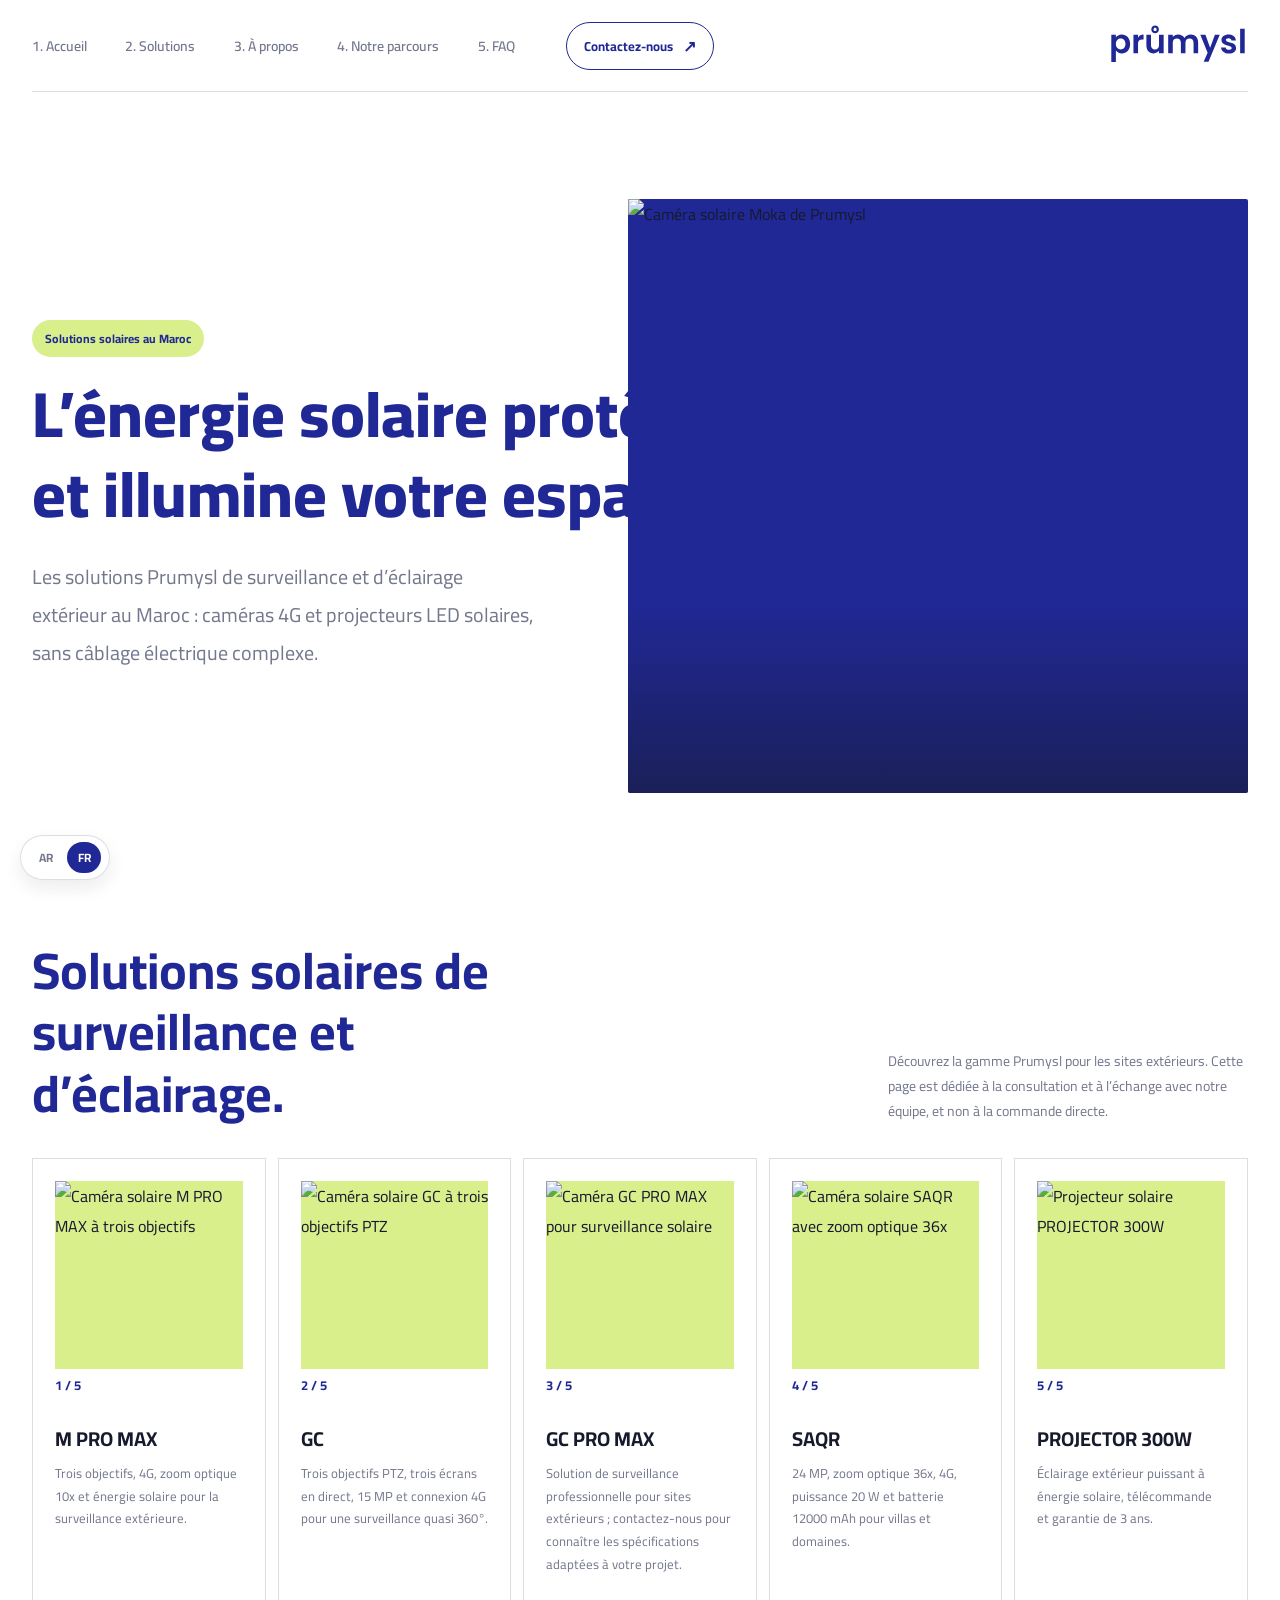
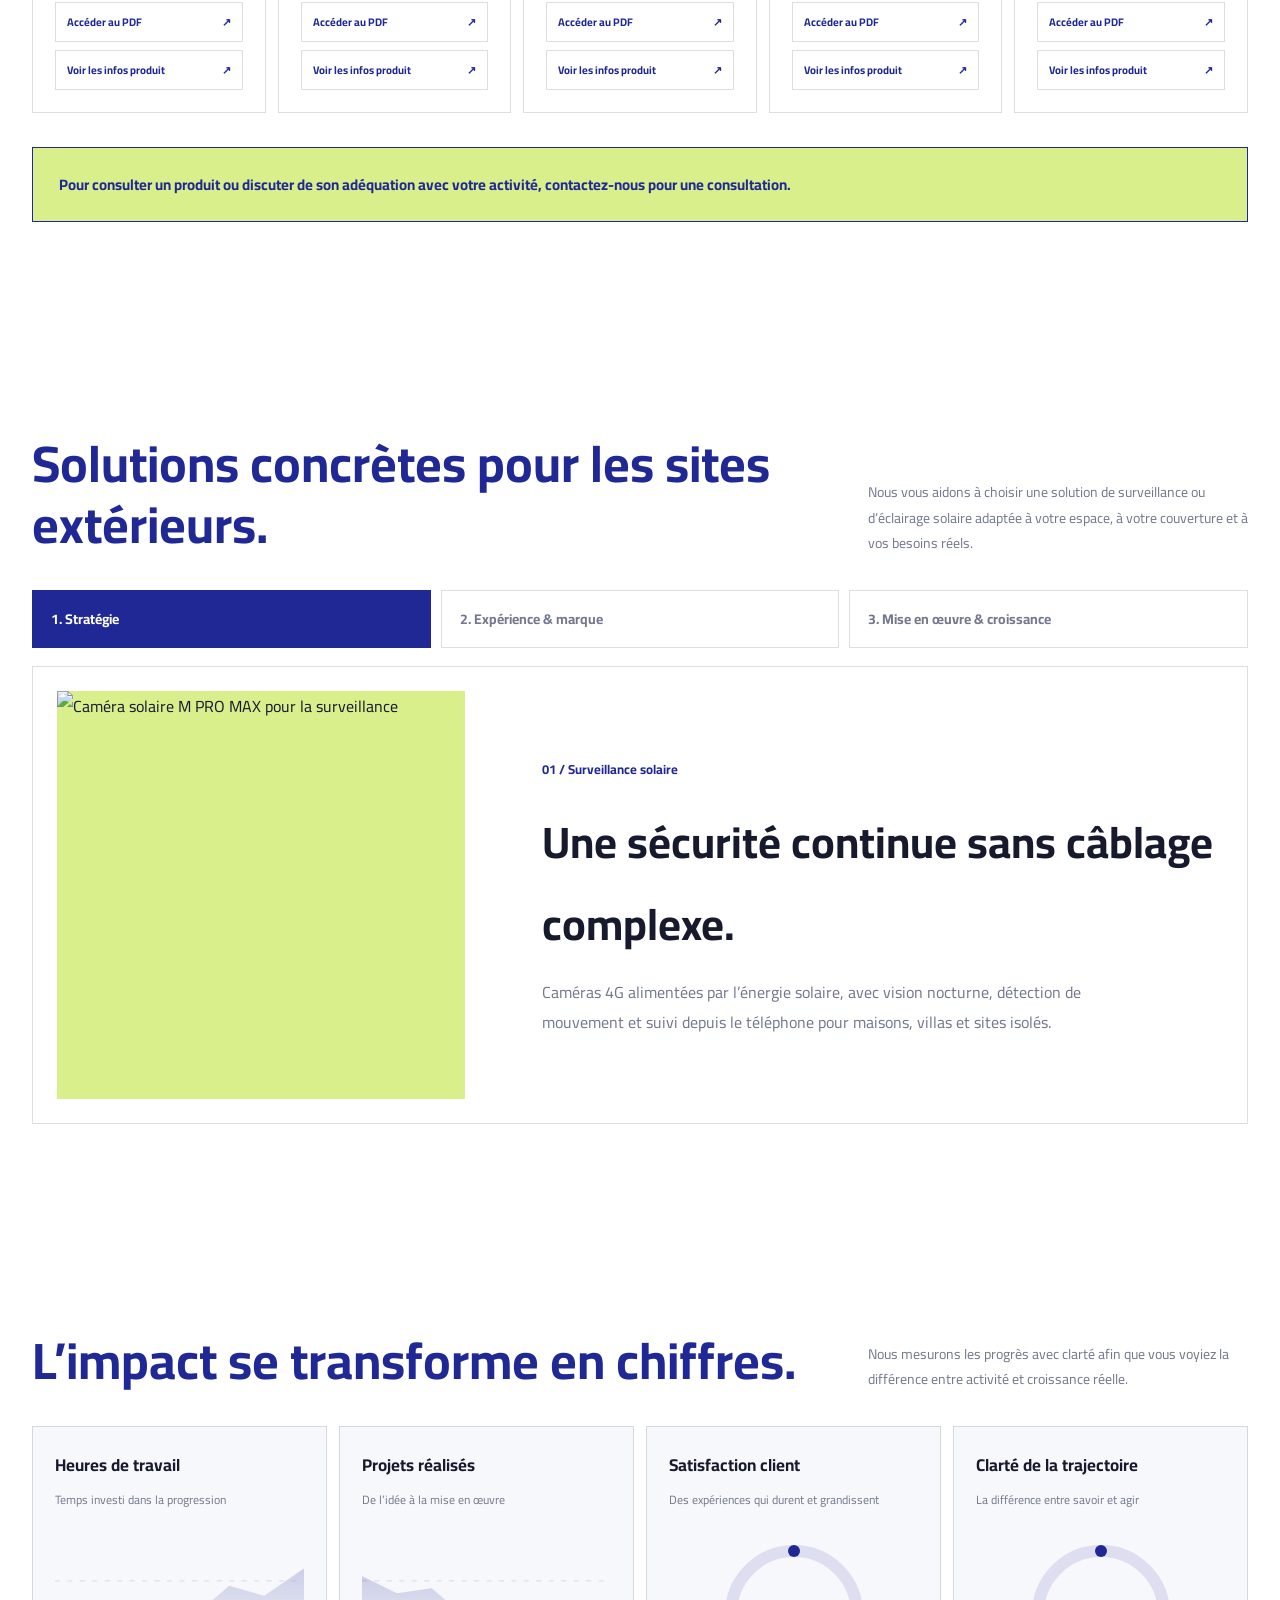
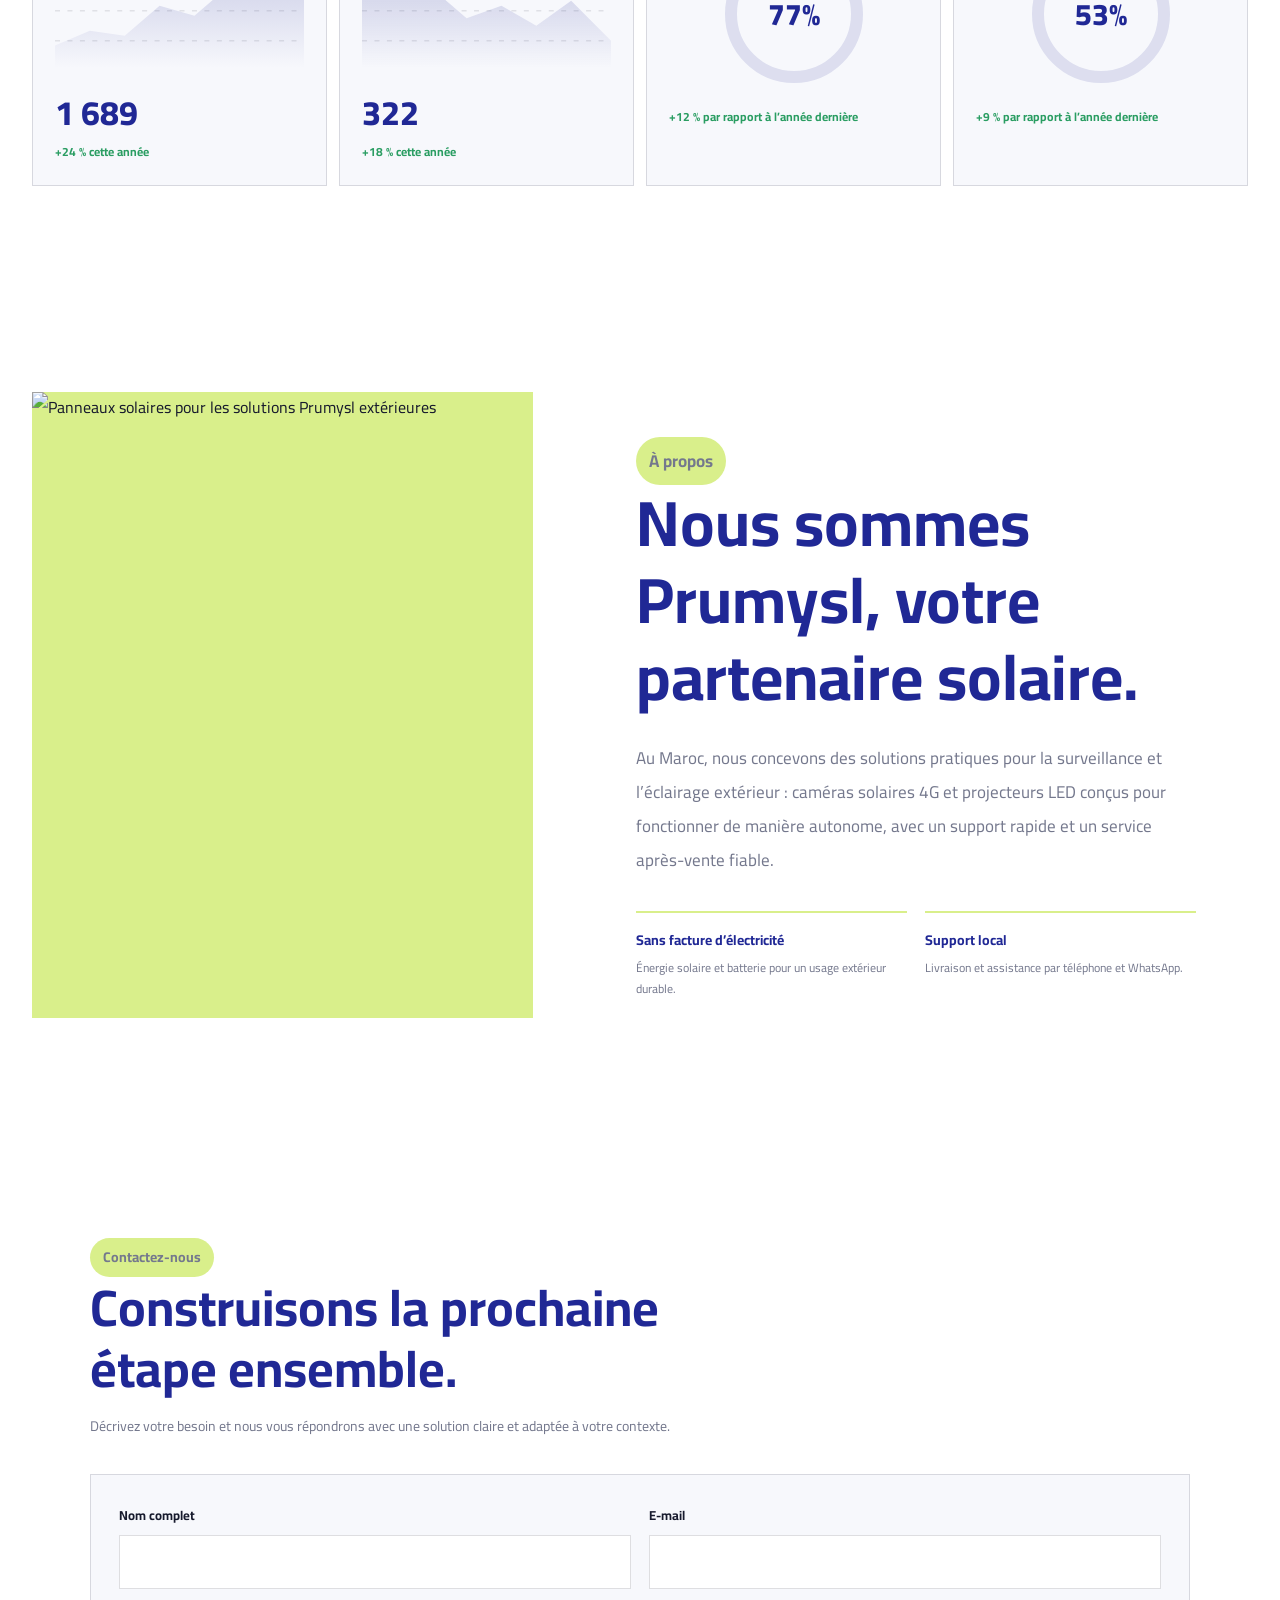
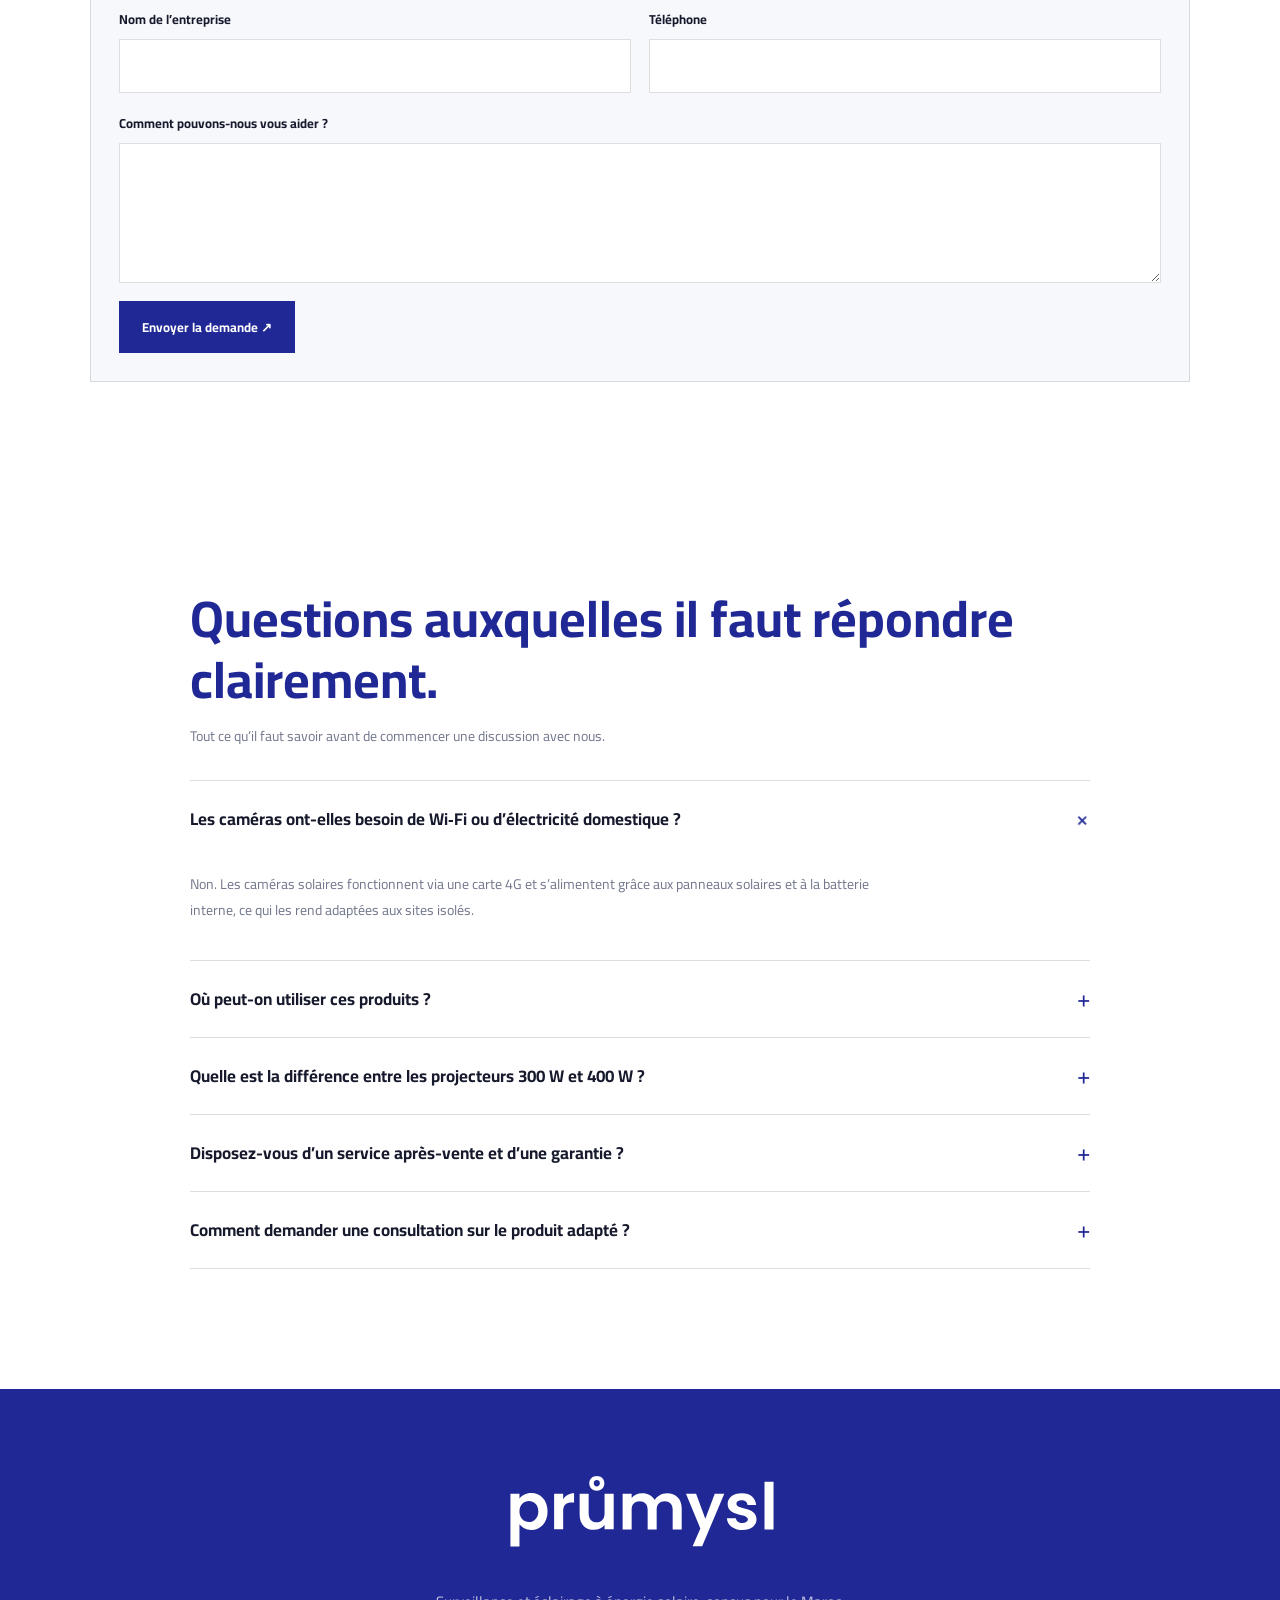
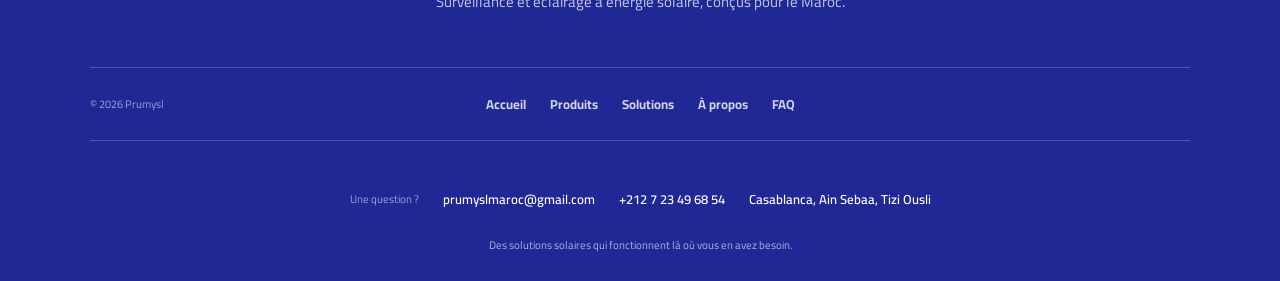
==== commit 6c739525: "Apply reveal animations to section titles" ====
--- a/index-fr.html
+++ b/index-fr.html
@@ -185,6 +185,16 @@
 
     .hero-title.is-visible .title-line:nth-child(2) {
       animation-delay: 180ms;
+    }
+
+    .reveal-title {
+      opacity: 0;
+      transform: translateY(70px) rotateX(-60deg);
+      transform-origin: 50% 50% -120px;
+    }
+
+    .reveal-title.is-visible {
+      animation: reveal-title-line 900ms cubic-bezier(0.22, 1, 0.36, 1) forwards;
     }
 
     @keyframes reveal-title-line {
@@ -1237,7 +1247,7 @@
 
   <section id="products" class="products" aria-labelledby="products-title">
     <div class="section-heading">
-      <h2 id="products-title">Solutions solaires de surveillance et d’éclairage.</h2>
+      <h2 id="products-title" class="reveal-title">Solutions solaires de surveillance et d’éclairage.</h2>
       <p>Découvrez la gamme Prumysl pour les sites extérieurs. Cette page est dédiée à la consultation et à l’échange avec notre équipe, et non à la commande directe.</p>
     </div>
 
@@ -1323,7 +1333,7 @@
 
   <section id="solutions" class="solutions" aria-labelledby="solutions-title">
     <div class="solutions-header">
-      <h2 id="solutions-title">Solutions concrètes pour les sites extérieurs.</h2>
+      <h2 id="solutions-title" class="reveal-title">Solutions concrètes pour les sites extérieurs.</h2>
       <p>Nous vous aidons à choisir une solution de surveillance ou d’éclairage solaire adaptée à votre espace, à votre couverture et à vos besoins réels.</p>
     </div>
 
@@ -1369,7 +1379,7 @@
 
   <section id="insights" class="stats-section" aria-labelledby="stats-title">
     <div class="stats-heading">
-      <h2 id="stats-title">L’impact se transforme en chiffres.</h2>
+      <h2 id="stats-title" class="reveal-title">L’impact se transforme en chiffres.</h2>
       <p>Nous mesurons les progrès avec clarté afin que vous voyiez la différence entre activité et croissance réelle.</p>
     </div>
 
@@ -1439,7 +1449,7 @@
 
     <div class="about-copy">
       <p class="eyebrow">À propos</p>
-      <h2 id="about-title">Nous sommes Prumysl, votre partenaire solaire.</h2>
+      <h2 id="about-title" class="reveal-title">Nous sommes Prumysl, votre partenaire solaire.</h2>
       <p>Au Maroc, nous concevons des solutions pratiques pour la surveillance et l’éclairage extérieur : caméras solaires 4G et projecteurs LED conçus pour fonctionner de manière autonome, avec un support rapide et un service après-vente fiable.</p>
 
       <div class="about-points">
@@ -1458,7 +1468,7 @@
   <section id="contact" class="contact-section" aria-labelledby="contact-title">
     <div class="contact-heading">
       <p class="eyebrow">Contactez-nous</p>
-      <h2 id="contact-title">Construisons la prochaine étape ensemble.</h2>
+      <h2 id="contact-title" class="reveal-title">Construisons la prochaine étape ensemble.</h2>
       <p>Décrivez votre besoin et nous vous répondrons avec une solution claire et adaptée à votre contexte.</p>
     </div>
 
@@ -1494,7 +1504,7 @@
 
   <section id="faq" class="faq-section" aria-labelledby="faq-title">
     <div class="faq-heading">
-      <h2 id="faq-title">Questions auxquelles il faut répondre clairement.</h2>
+      <h2 id="faq-title" class="reveal-title">Questions auxquelles il faut répondre clairement.</h2>
       <p>Tout ce qu’il faut savoir avant de commencer une discussion avec nous.</p>
     </div>
 
@@ -1567,6 +1577,7 @@
 
     const heroTitle = document.querySelector('.hero-title');
     const heroSection = document.querySelector('.hero');
+    const revealTitles = Array.from(document.querySelectorAll('.reveal-title'));
 
     if ('IntersectionObserver' in window && heroTitle && heroSection) {
       const heroObserver = new IntersectionObserver((entries) => {
@@ -1578,6 +1589,21 @@
       heroObserver.observe(heroSection);
     } else if (heroTitle) {
       heroTitle.classList.add('is-visible');
+    }
+
+    if ('IntersectionObserver' in window && revealTitles.length) {
+      const revealObserver = new IntersectionObserver((entries) => {
+        entries.forEach((entry) => {
+          if (entry.isIntersecting) {
+            entry.target.classList.add('is-visible');
+            revealObserver.unobserve(entry.target);
+          }
+        });
+      }, { threshold: 0.25 });
+
+      revealTitles.forEach((title) => revealObserver.observe(title));
+    } else {
+      revealTitles.forEach((title) => title.classList.add('is-visible'));
     }
 
     const solutionTabs = Array.from(document.querySelectorAll('.solution-tab'));
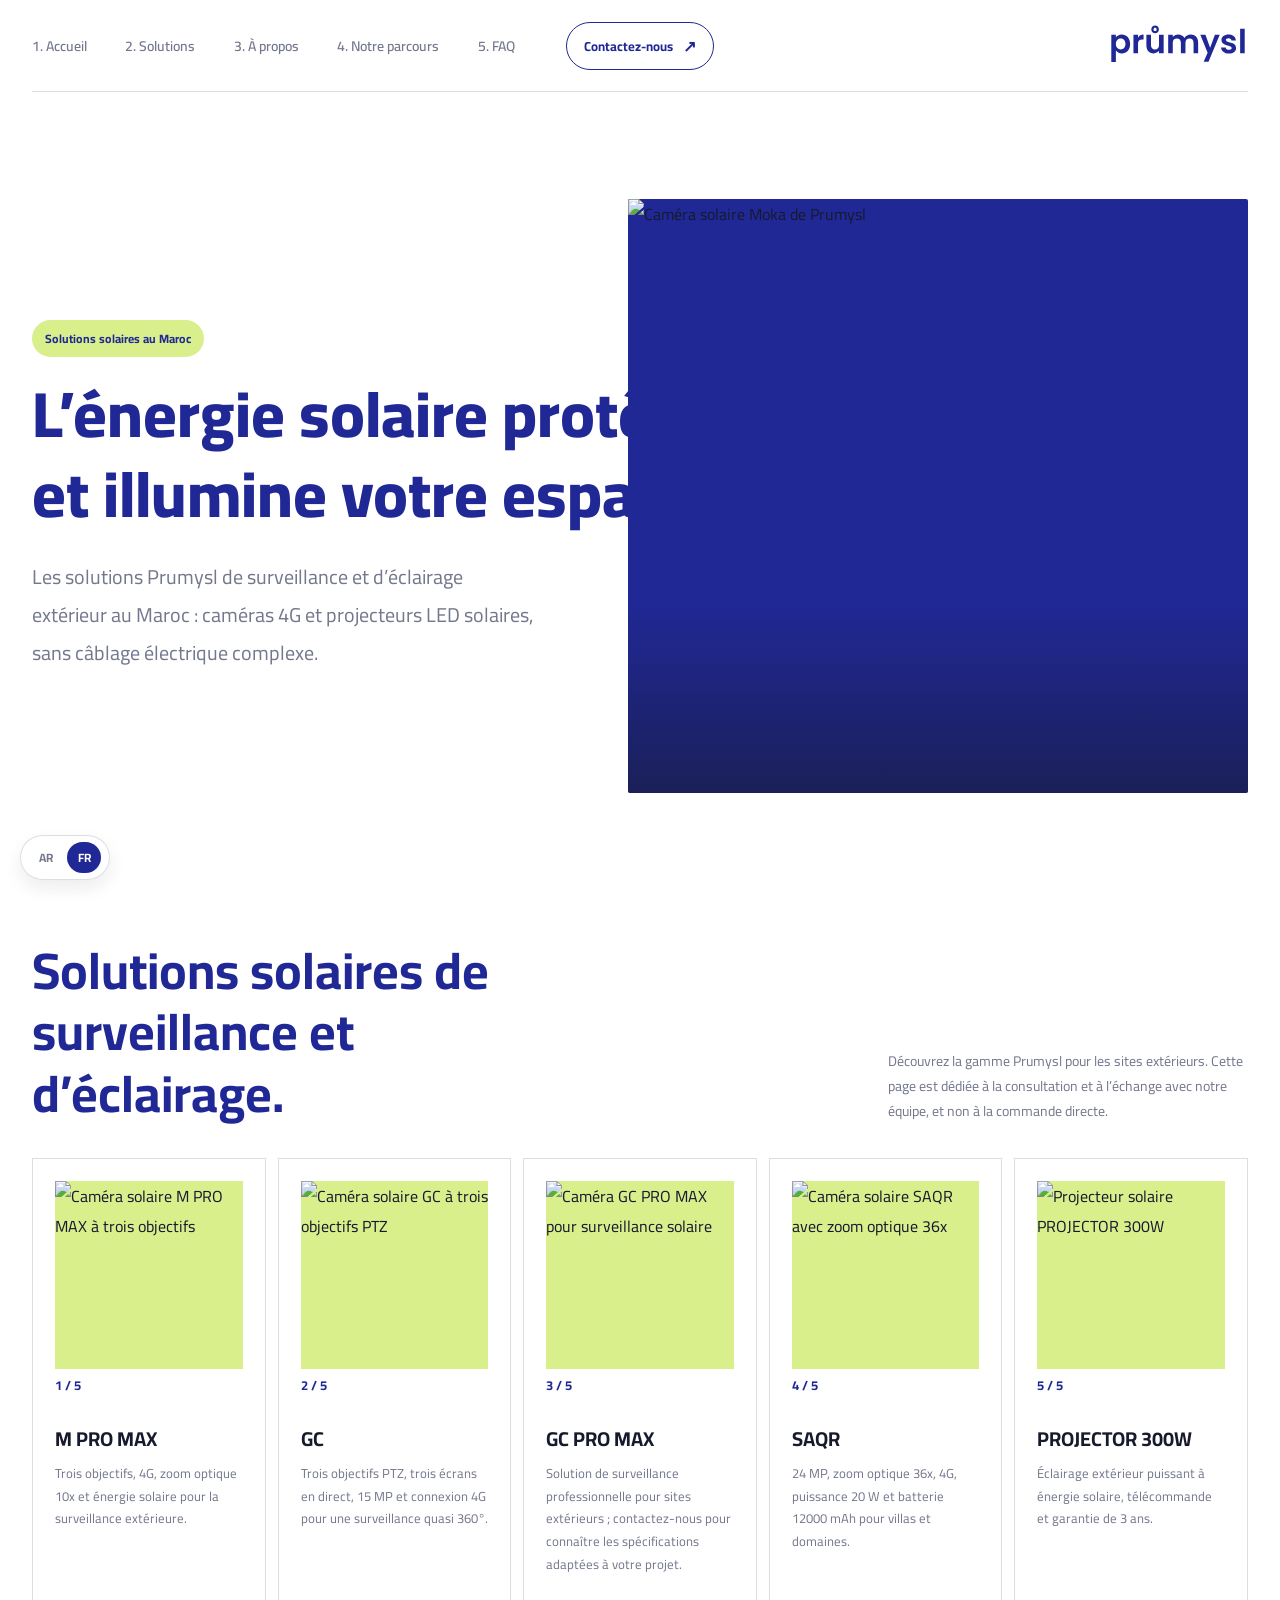
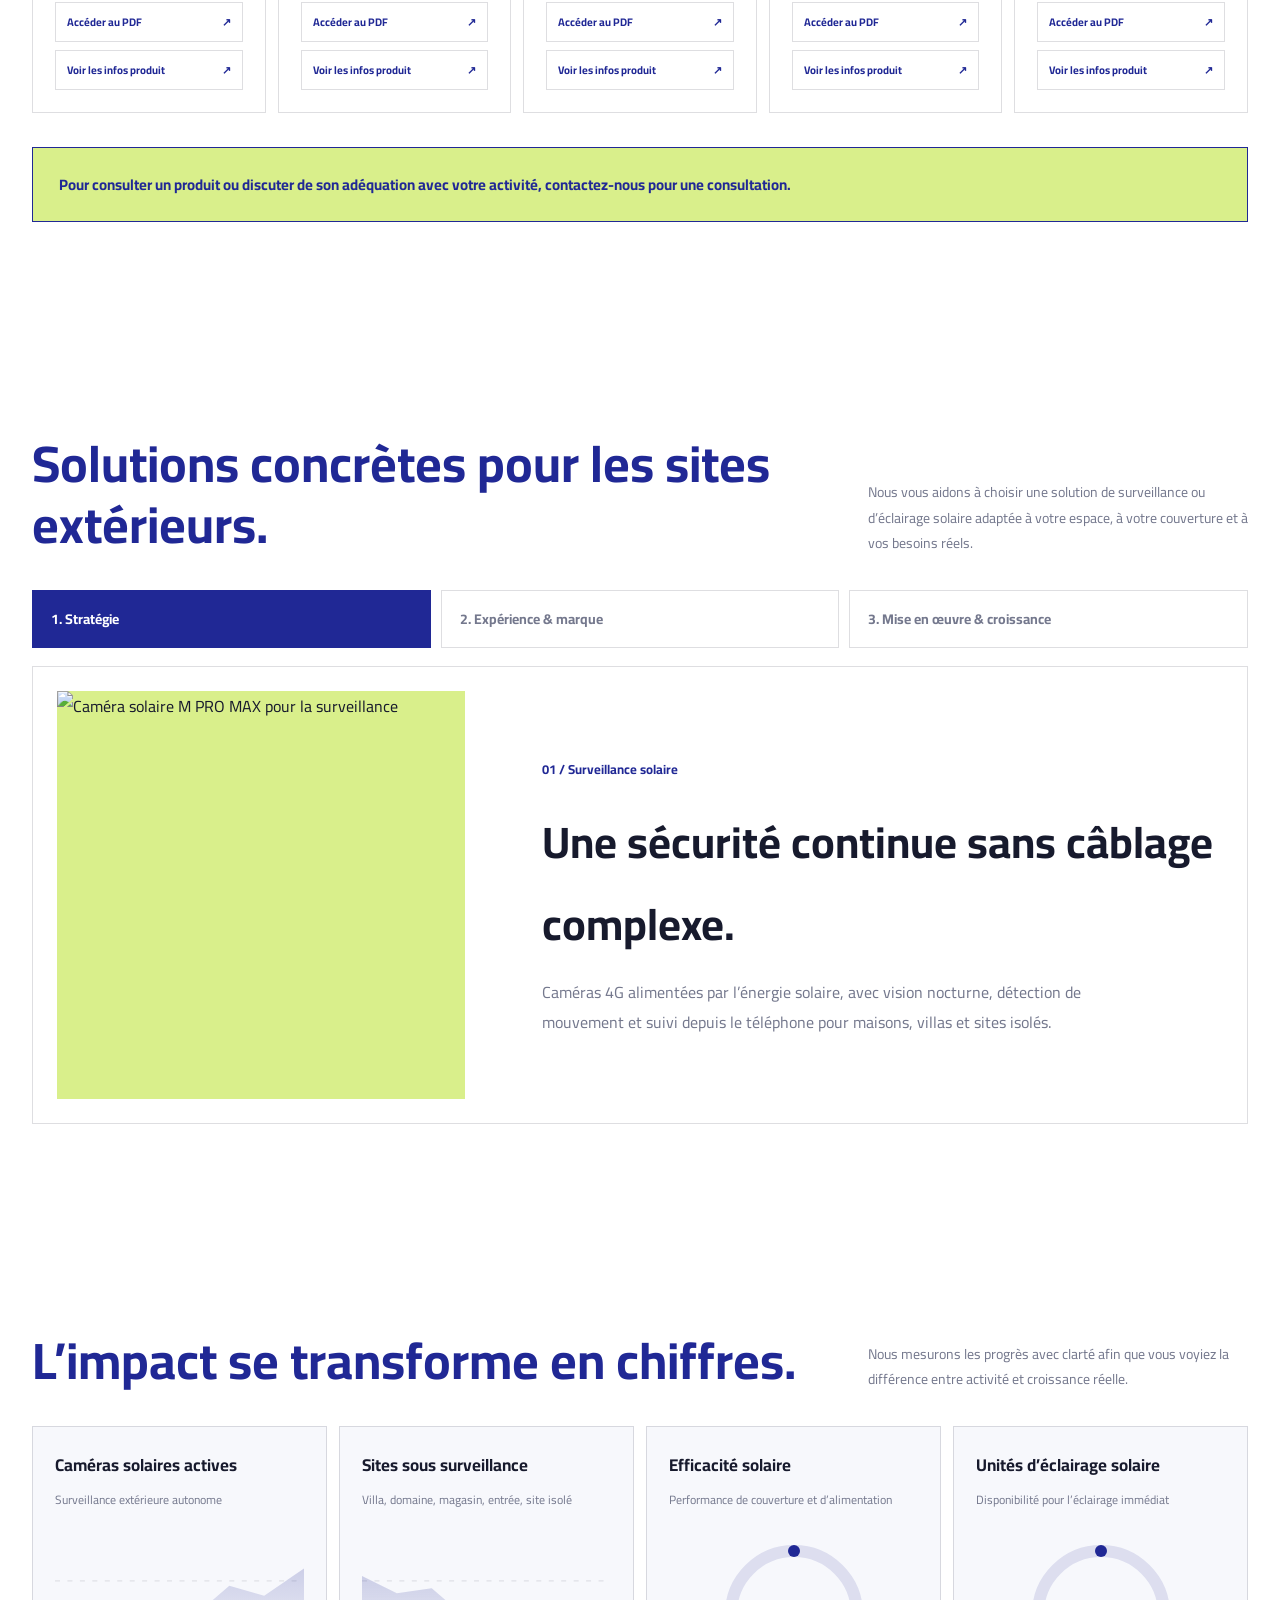
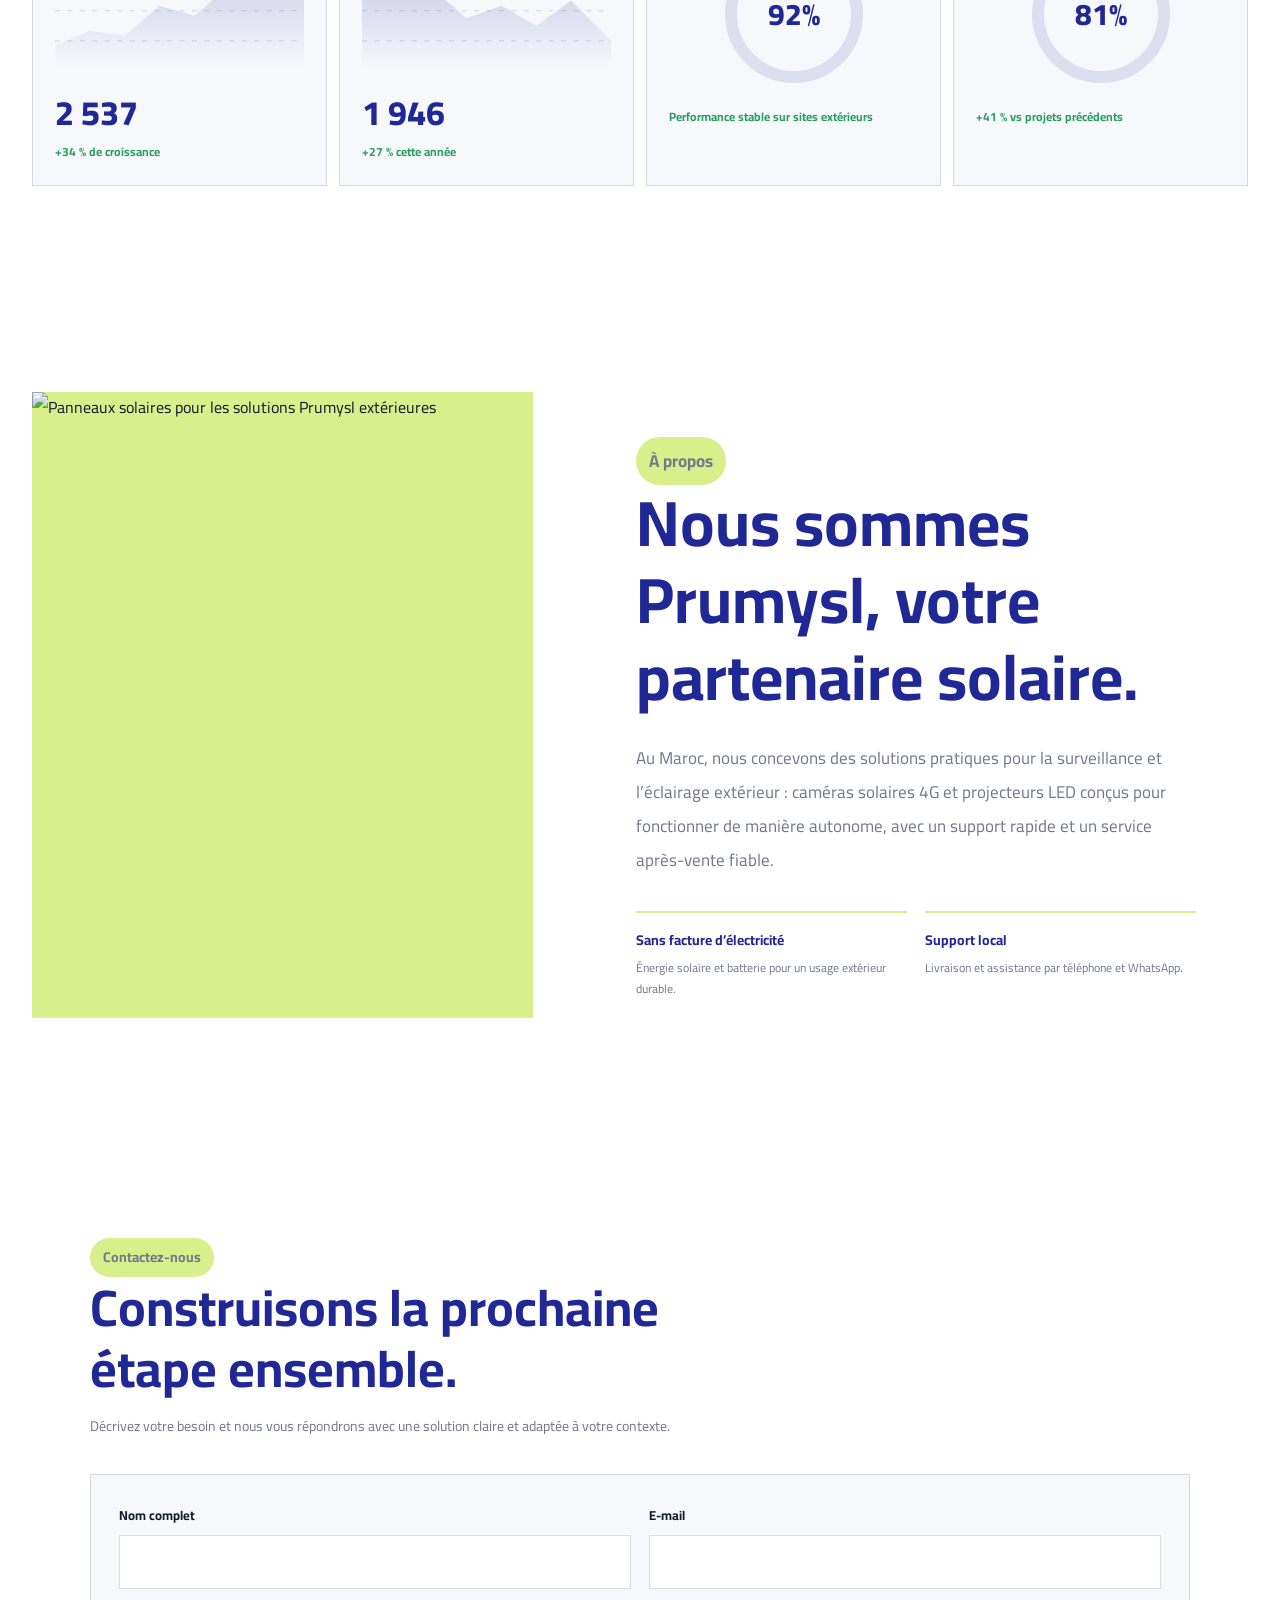
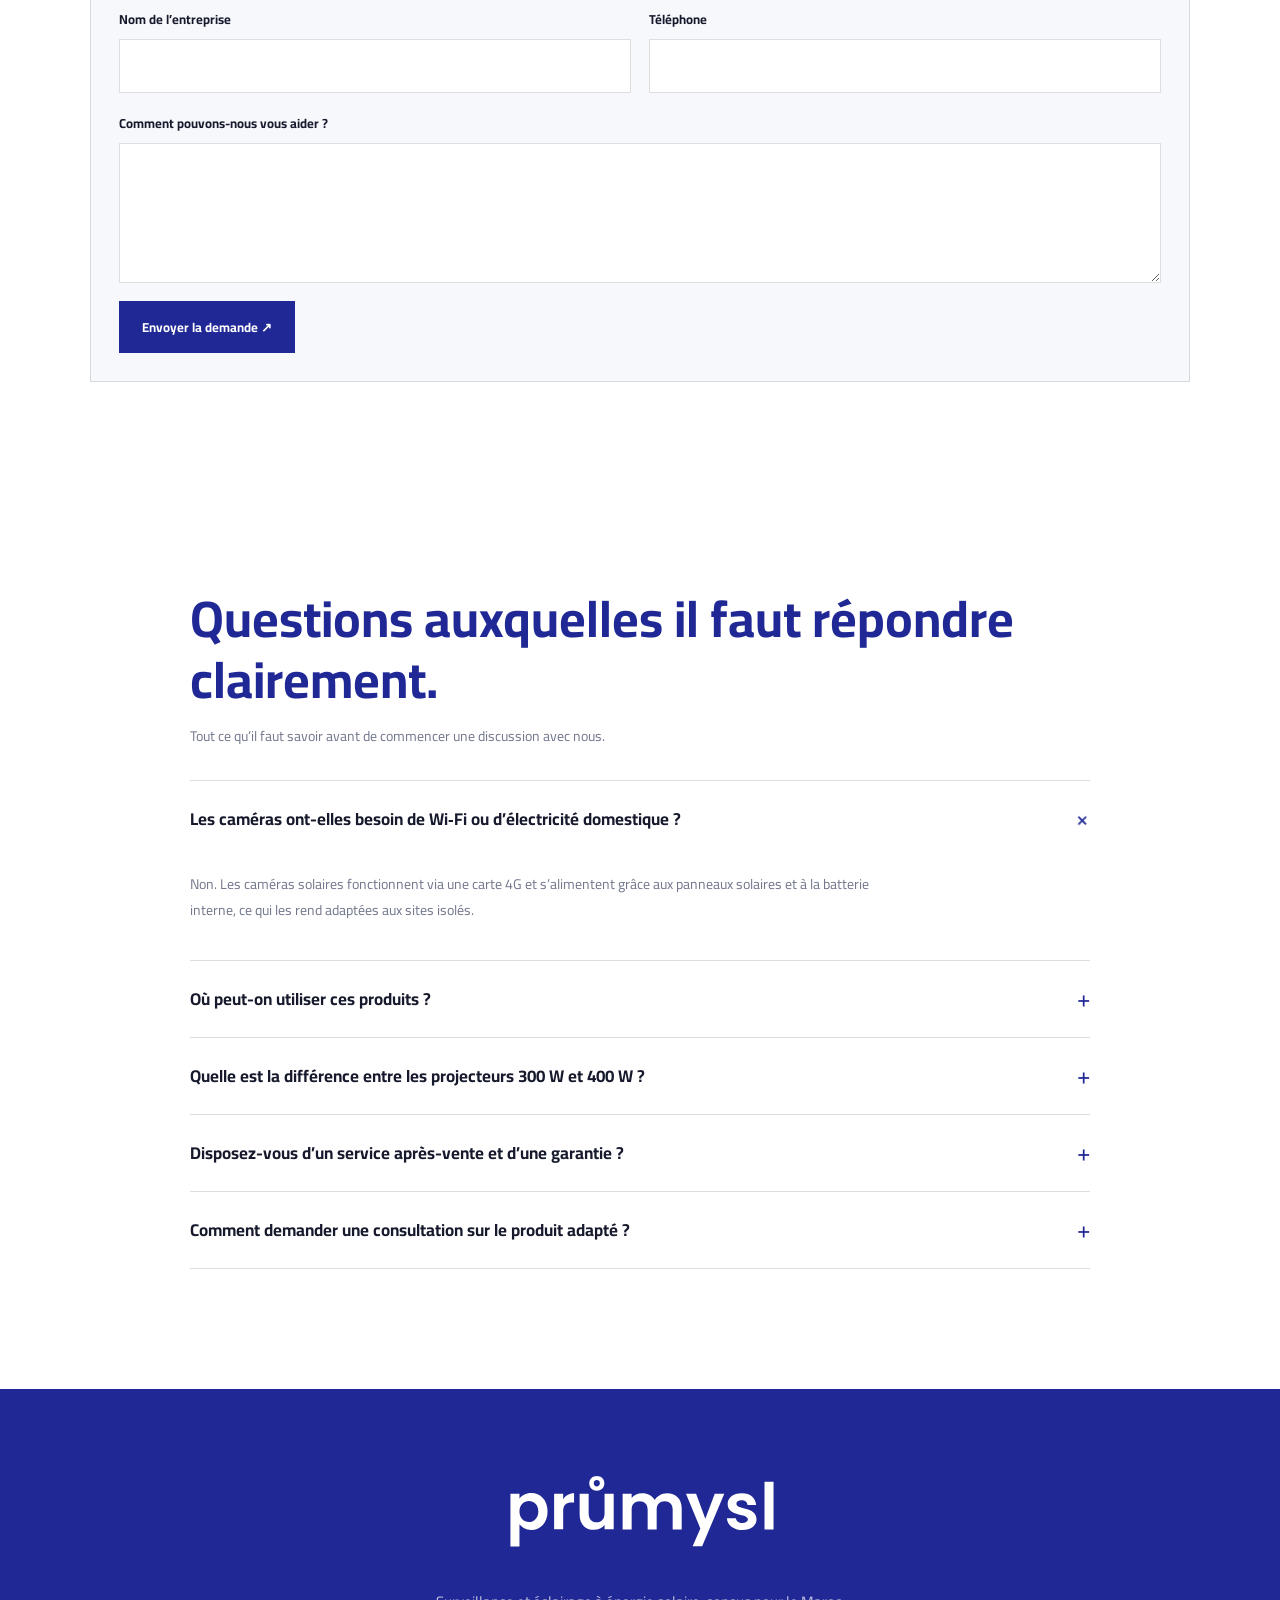
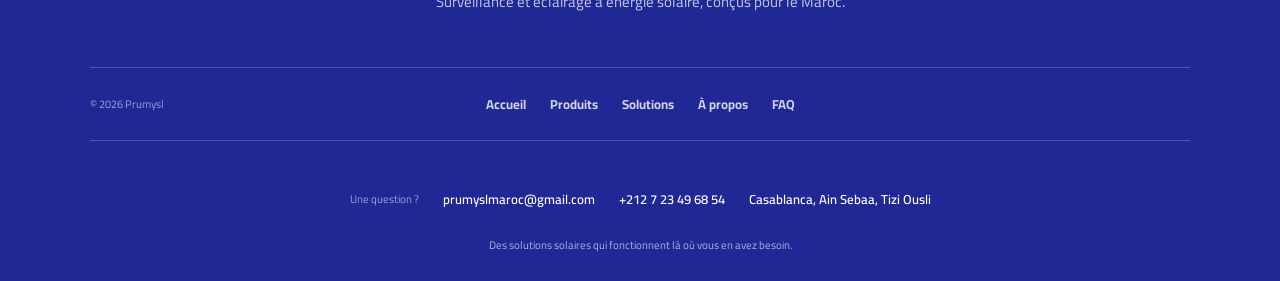
==== commit 90de76aa: "Update solar stats values" ====
--- a/index-fr.html
+++ b/index-fr.html
@@ -1385,9 +1385,9 @@
 
     <div class="stats-grid">
       <article class="stat-card">
-        <h3>Heures de travail</h3>
-        <p class="stat-card-label">Temps investi dans la progression</p>
-        <svg class="line-chart" viewBox="0 0 100 45" role="img" aria-label="Courbe croissante des heures de travail">
+        <h3>Caméras solaires actives</h3>
+        <p class="stat-card-label">Surveillance extérieure autonome</p>
+        <svg class="line-chart" viewBox="0 0 100 45" role="img" aria-label="Courbe croissante des caméras solaires actives">
           <defs>
             <linearGradient id="stats-area" x1="0" y1="0" x2="0" y2="1">
               <stop offset="0" stop-color="#202895" stop-opacity="0.2"></stop>
@@ -1398,46 +1398,46 @@
           <path class="chart-area" d="M0 36 L14 30 L28 32 L42 20 L56 24 L70 12 L84 16 L100 5 V45 H0 Z"></path>
           <path class="chart-path" pathLength="1" d="M0 36 L14 30 L28 32 L42 20 L56 24 L70 12 L84 16 L100 5"></path>
         </svg>
-        <p class="stat-value">1 689</p>
-        <p class="stat-change">+24 % cette année</p>
+        <p class="stat-value">2 537</p>
+        <p class="stat-change">+34 % de croissance</p>
       </article>
 
       <article class="stat-card">
-        <h3>Projets réalisés</h3>
-        <p class="stat-card-label">De l’idée à la mise en œuvre</p>
-        <svg class="line-chart" viewBox="0 0 100 45" role="img" aria-label="Courbe croissante des projets réalisés">
+        <h3>Sites sous surveillance</h3>
+        <p class="stat-card-label">Villa, domaine, magasin, entrée, site isolé</p>
+        <svg class="line-chart" viewBox="0 0 100 45" role="img" aria-label="Courbe croissante des sites sous surveillance">
           <path class="chart-grid" d="M0 10H100 M0 22H100 M0 34H100"></path>
           <path class="chart-area" d="M0 8 L14 15 L28 13 L42 25 L56 20 L70 28 L84 18 L100 34 V45 H0 Z"></path>
           <path class="chart-path" pathLength="1" d="M0 8 L14 15 L28 13 L42 25 L56 20 L70 28 L84 18 L100 34"></path>
         </svg>
-        <p class="stat-value">322</p>
-        <p class="stat-change">+18 % cette année</p>
+        <p class="stat-value">1 946</p>
+        <p class="stat-change">+27 % cette année</p>
       </article>
 
       <article class="stat-card">
-        <h3>Satisfaction client</h3>
-        <p class="stat-card-label">Des expériences qui durent et grandissent</p>
-        <div class="circle-chart" style="--progress: 77" role="img" aria-label="Taux de satisfaction client 77 %">
+        <h3>Efficacité solaire</h3>
+        <p class="stat-card-label">Performance de couverture et d’alimentation</p>
+        <div class="circle-chart" style="--progress: 92" role="img" aria-label="Taux d’efficacité solaire 92 %">
           <svg viewBox="0 0 100 100" aria-hidden="true">
             <circle class="circle-track" pathLength="100" cx="50" cy="50" r="42"></circle>
             <circle class="circle-progress" pathLength="100" cx="50" cy="50" r="42"></circle>
           </svg>
-          <span class="circle-value">77%</span>
+          <span class="circle-value">92%</span>
         </div>
-        <p class="stat-change">+12 % par rapport à l’année dernière</p>
+        <p class="stat-change">Performance stable sur sites extérieurs</p>
       </article>
 
       <article class="stat-card">
-        <h3>Clarté de la trajectoire</h3>
-        <p class="stat-card-label">La différence entre savoir et agir</p>
-        <div class="circle-chart" style="--progress: 53" role="img" aria-label="Taux de clarté de la trajectoire 53 %">
+        <h3>Unités d’éclairage solaire</h3>
+        <p class="stat-card-label">Disponibilité pour l’éclairage immédiat</p>
+        <div class="circle-chart" style="--progress: 81" role="img" aria-label="Taux d’unités d’éclairage solaire 81 %">
           <svg viewBox="0 0 100 100" aria-hidden="true">
             <circle class="circle-track" pathLength="100" cx="50" cy="50" r="42"></circle>
             <circle class="circle-progress" pathLength="100" cx="50" cy="50" r="42"></circle>
           </svg>
-          <span class="circle-value">53%</span>
+          <span class="circle-value">81%</span>
         </div>
-        <p class="stat-change">+9 % par rapport à l’année dernière</p>
+        <p class="stat-change">+41 % vs projets précédents</p>
       </article>
     </div>
   </section>
